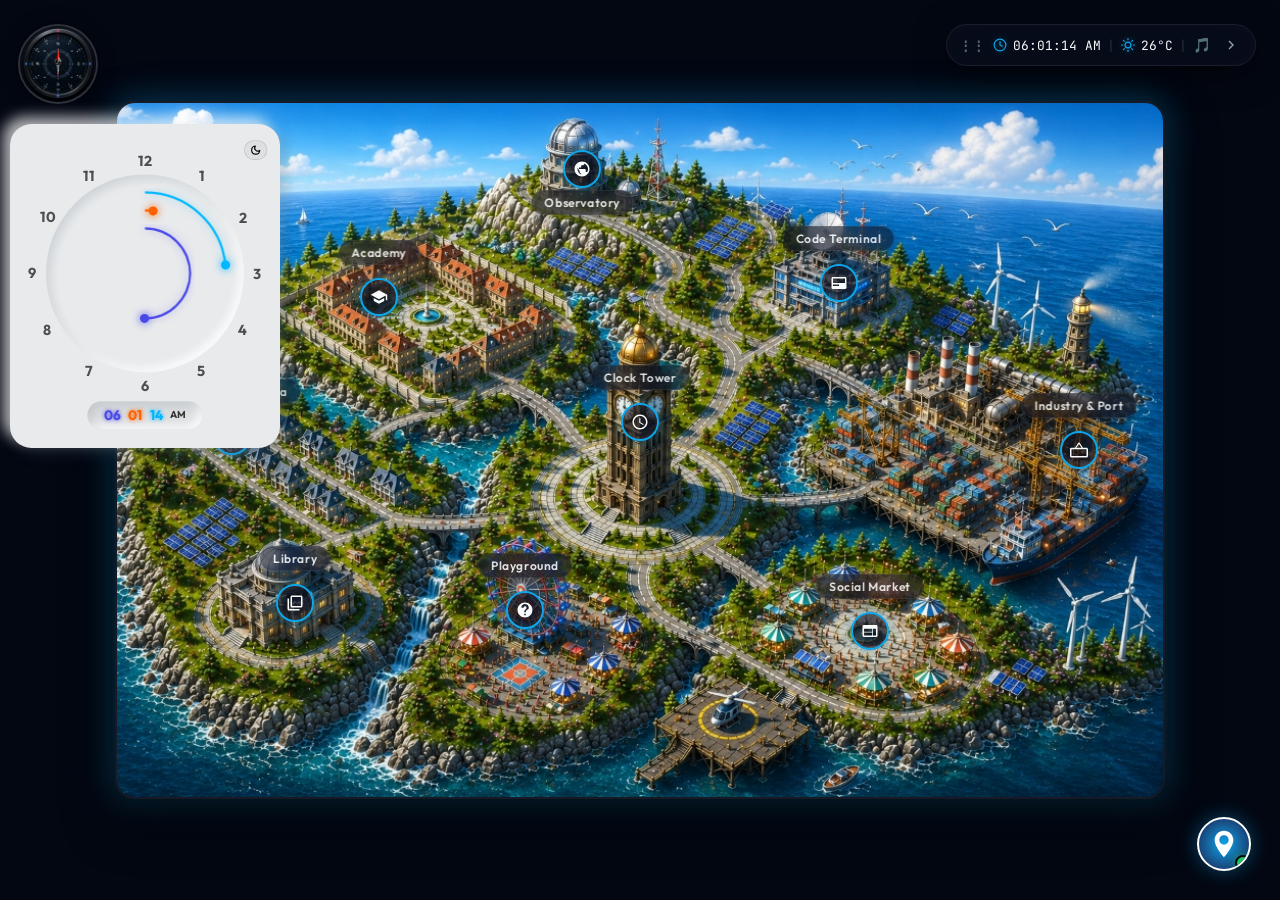
==== index.html @ 3d17cb1c "Initial commit: Aethelgard interactive island portfolio with Scanimation Studio demo" ====
<!DOCTYPE html>
<html lang="en">
<head>
  <meta charset="UTF-8">
  <meta name="viewport" content="width=device-width, initial-scale=1.0">
  <title>Aethelgard - Interactive Island Portfolio</title>
  <meta name="description" content="Explore Aethelgard, an interactive, glassmorphic island map representing the developer's projects, experience, skills, and portfolio.">
  <link rel="stylesheet" href="styles.css?v=2.2.0">
</head>
<body class="theme-day">

  <!-- Loading Screen -->
  <div id="loader">
    <div class="loader-spinner"></div>
    <div class="loader-text">Loading Island...</div>
  </div>

  <div class="map-container">
    <!-- Aspect-Ratio Bound Map Wrapper -->
    <div class="map-wrapper" id="mapWrapper">
      <!-- Background images representing times of day -->
      <img src="images/map_day.jpg" alt="Aethelgard Day" class="map-bg active" id="bg-day">
      <img src="images/map_sunset.jpg" alt="Aethelgard Sunset" class="map-bg" id="bg-sunset">
      <img src="images/map_night.jpg" alt="Aethelgard Night" class="map-bg" id="bg-night">
      <img src="images/map_sunrise.jpg" alt="Aethelgard Sunrise" class="map-bg" id="bg-sunrise">

      <!-- Hotspots overlay -->
      <div class="hotspots-layer">
        
        <!-- Observatory -->
        <div class="hotspot" style="left: 44.5%; top: 9.5%;" data-location="Observatory" onclick="navigateTo('observatory.html', this, event)">
          <div class="hotspot-pin">
            <svg viewBox="0 0 24 24">
              <path d="M12 2C6.48 2 2 6.48 2 12s4.48 10 10 10 10-4.48 10-10S17.52 2 12 2zm1 17.93c-3.95-.49-7-3.85-7-7.93 0-.62.08-1.21.21-1.79L9 15v1c0 1.1.9 2 2 2v1.93zm6.9-2.54c-.26-.81-1-1.39-1.9-1.39h-1v-3c0-.55-.45-1-1-1H8v-2h2c.55 0 1-.45 1-1V7h2c1.1 0 2-.9 2-2v-.41c2.93 1.19 5 4.06 5 7.41 0 2.08-.8 3.97-2.1 5.39z"/>
            </svg>
            <div class="hotspot-pulse"></div>
          </div>
          <div class="hotspot-label-tag observatory-label">Observatory</div>
          <div class="hotspot-card glass-panel card-below">
            <div class="card-category">Projects & Works</div>
            <div class="card-title">Stellar Observatory</div>
            <div class="card-desc">Peer into the telescope to observe my featured technical builds, applications, and source code.</div>
            <a href="observatory.html" class="card-btn">Peer Inside</a>
          </div>
        </div>

        <!-- Academy -->
        <div class="hotspot" style="left: 25%; top: 28%;" data-location="Academy" onclick="navigateTo('academy.html', this, event)">
          <div class="hotspot-pin">
            <svg viewBox="0 0 24 24">
              <path d="M5 13.18v4L12 21l7-3.82v-4L12 17l-7-3.82zM12 3L1 9l11 6 9-4.91v6.27h2V9L12 3z"/>
            </svg>
            <div class="hotspot-pulse"></div>
          </div>
          <div class="hotspot-label-tag">Academy</div>
          <div class="hotspot-card glass-panel card-below">
            <div class="card-category">Credentials</div>
            <div class="card-title">Grand Academy</div>
            <div class="card-desc">Review my educational history, certifications, academic pursuits, and formal knowledge.</div>
            <a href="academy.html" class="card-btn">Enter Academy</a>
          </div>
        </div>

        <!-- Clock Tower -->
        <div class="hotspot" style="left: 50%; top: 46%;" data-location="Clock Tower" onclick="navigateTo('clock_tower.html', this, event)">
          <div class="hotspot-pin">
            <svg viewBox="0 0 24 24">
              <path d="M11.99 2C6.47 2 2 6.48 2 12s4.47 10 9.99 10C17.52 22 22 17.52 22 12S17.52 2 11.99 2zM12 20c-4.42 0-8-3.58-8-8s3.58-8 8-8 8 3.58 8 8-3.58 8-8 8zm.5-13H11v6l5.25 3.15.75-1.23-4.5-2.67z"/>
            </svg>
            <div class="hotspot-pulse"></div>
          </div>
          <div class="hotspot-label-tag">Clock Tower</div>
          <div class="hotspot-card glass-panel">
            <div class="card-category">Timeline</div>
            <div class="card-title">Chronos Clock Tower</div>
            <div class="card-desc">Travel through the years to inspect my professional timeline, achievements, and work experience.</div>
            <a href="clock_tower.html" class="card-btn">Inspect Timeline</a>
          </div>
        </div>

        <!-- Code Terminal -->
        <div class="hotspot" style="left: 69%; top: 26%;" data-location="Code Terminal" onclick="navigateTo('code_terminal.html', this, event)">
          <div class="hotspot-pin">
            <svg viewBox="0 0 24 24">
              <path d="M20 4H4c-1.1 0-1.99.9-1.99 2L2 18c0 1.1.9 2 2 2h16c1.1 0 2-.9 2-2V6c0-1.1-.9-2-2-2zm-8 12H4v-2h8v2zm8-4H4V6h16v6z"/>
            </svg>
            <div class="hotspot-pulse"></div>
          </div>
          <div class="hotspot-label-tag">Code Terminal</div>
          <div class="hotspot-card glass-panel card-below">
            <div class="card-category">Tech Stack</div>
            <div class="card-title">Core Terminal</div>
            <div class="card-desc">Access the terminal interface to analyze my programming languages, tools, and dev workflow.</div>
            <a href="code_terminal.html" class="card-btn">Initialize Terminal</a>
          </div>
        </div>

        <!-- Home -->
        <div class="hotspot" style="left: 11%; top: 48%;" data-location="Home" onclick="navigateTo('home.html', this, event)">
          <div class="hotspot-pin">
            <svg viewBox="0 0 24 24">
              <path d="M10 20v-6h4v6h5v-8h3L12 3 2 12h3v8z"/>
            </svg>
            <div class="hotspot-pulse"></div>
          </div>
          <div class="hotspot-label-tag">Diptarka Samanta</div>
          <div class="hotspot-card glass-panel card-right">
            <div class="card-category">About Me</div>
            <div class="card-title">Diptarka Samanta</div>
            <div class="card-desc">The personal quarters of Diptarka Samanta. Learn about my philosophy, goals, core values, and downloadable resume.</div>
            <a href="home.html" class="card-btn">Visit Manor</a>
          </div>
        </div>

        <!-- Library -->
        <div class="hotspot" style="left: 17%; top: 72%;" data-location="Library" onclick="navigateTo('library.html', this, event)">
          <div class="hotspot-pin">
            <svg viewBox="0 0 24 24">
              <path d="M4 6H2v14c0 1.1.9 2 2 2h14v-2H4V6zm16-4H8c-1.1 0-2 .9-2 2v12c0 1.1.9 2 2 2h12c1.1 0 2-.9 2-2V4c0-1.1-.9-2-2-2zm0 14H8V4h12v12z"/>
            </svg>
            <div class="hotspot-pulse"></div>
          </div>
          <div class="hotspot-label-tag">Library</div>
          <div class="hotspot-card glass-panel">
            <div class="card-category">Publications</div>
            <div class="card-title">Grand Library</div>
            <div class="card-desc">Read my technical publications, blog posts, books read, and academic notes.</div>
            <a href="library.html" class="card-btn">Browse Books</a>
          </div>
        </div>

        <!-- Playground -->
        <div class="hotspot" style="left: 39%; top: 73%;" data-location="Playground" onclick="navigateTo('playground.html', this, event)">
          <div class="hotspot-pin">
            <svg viewBox="0 0 24 24">
              <path d="M12 2C6.48 2 2 6.48 2 12s4.48 10 10 10 10-4.48 10-10S17.52 2 12 2zm1 17h-2v-2h2v2zm2.07-7.75l-.9.92C13.45 12.9 13 13.5 13 15h-2v-.5c0-1.1.45-2.1 1.17-2.83l1.24-1.26c.37-.36.59-.86.59-1.41 0-1.1-.9-2-2-2s-2 .9-2 2H7c0-2.76 2.24-5 5-5s5 2.24 5 5c0 1.04-.42 1.99-1.07 2.75z"/>
            </svg>
            <div class="hotspot-pulse"></div>
          </div>
          <div class="hotspot-label-tag">Playground</div>
          <div class="hotspot-card glass-panel">
            <div class="card-category">Sandbox</div>
            <div class="card-title">Luna Park</div>
            <div class="card-desc">A sandbox for interactive visual experiments, small canvas games, and creative code sketches.</div>
            <a href="playground.html" class="card-btn">Start Playing</a>
          </div>
        </div>

        <!-- Social Market -->
        <div class="hotspot" style="left: 72%; top: 76%;" data-location="Social Market" onclick="navigateTo('social_market.html', this, event)">
          <div class="hotspot-pin">
            <svg viewBox="0 0 24 24">
              <path d="M20 4H4c-1.1 0-1.99.9-1.99 2L2 18c0 1.1.9 2 2 2h16c1.1 0 2-.9 2-2V6c0-1.1-.9-2-2-2zm-5 14H4v-4h11v4zm0-5H4V9h11v4zm5 5h-4V9h4v9z"/>
            </svg>
            <div class="hotspot-pulse"></div>
          </div>
          <div class="hotspot-label-tag">Social Market</div>
          <div class="hotspot-card glass-panel">
            <div class="card-category">Connect</div>
            <div class="card-title">Port Market</div>
            <div class="card-desc">Find me on social media, view my network links, and drop a message in the contact booth.</div>
            <a href="social_market.html" class="card-btn">Browse Stalls</a>
          </div>
        </div>

        <!-- Industry & Port -->
        <div class="hotspot" style="left: 92%; top: 50%;" data-location="Industry & Port" onclick="navigateTo('industry_port.html', this, event)">
          <div class="hotspot-pin">
            <svg viewBox="0 0 24 24">
              <path d="M22 9h-4.79l-4.38-6.56C12.63 2.15 12.33 2 12 2s-.63.15-.83.44L6.79 9H2c-1.1 0-2 .9-2 2v9c0 1.1.9 2 2 2h20c1.1 0 2-.9 2-2v-9c0-1.1-.9-2-2-2zm-10-5.12L15.42 9H8.58L12 3.88zM2 20v-9h20v9H2z"/>
            </svg>
            <div class="hotspot-pulse"></div>
          </div>
          <div class="hotspot-label-tag">Industry & Port</div>
          <div class="hotspot-card glass-panel card-left">
            <div class="card-category">Services</div>
            <div class="card-title">Iron Wharf</div>
            <div class="card-desc">Review consultancy details, freelancing options, rate cards, and technical solutions packages.</div>
            <a href="industry_port.html" class="card-btn">Inspect Cargo</a>
          </div>
        </div>

      </div>
    </div>
    <!-- Interactive Weather Particles Canvas -->
    <canvas id="weatherCanvas" style="position: absolute; inset: 0; pointer-events: none; z-index: 50;"></canvas>
  </div>

  <!-- Ambient UI overlay (HTML layers floating over map) -->
  <div class="ui-overlay">
    
    <!-- Compass Rose -->
    <div class="compass-box" title="Compass Rose">
      <img src="images/compasswithoutneedle.png" alt="Compass" style="width: 100%; height: 100%; object-fit: contain; filter: drop-shadow(0 2px 8px rgba(0, 0, 0, 0.4)); position: absolute; top: 0; left: 0;">
      <div class="compass-pointer" id="compassPointer"></div>
    </div>

    <!-- Neumorphic Analog Clock -->
    <div class="mini-clock-box-wrapper" id="miniClockWrapper">
      <section class="mini-clock-section">
        <!-- Action buttons row -->
        <div class="clock-action-row" style="display: flex; justify-content: flex-end; align-items: center; width: 100%; margin-bottom: 6px; padding-right: 4px;">
          <button class="clock-action-btn theme-toggle" onclick="toggleClockTheme(event)" title="Toggle Day/Night Theme">
            <svg class="sun-icon" viewBox="0 0 24 24" style="width: 12px; height: 12px; fill: none; stroke: currentColor; stroke-width: 2.5; stroke-linecap: round; stroke-linejoin: round;"><circle cx="12" cy="12" r="5"></circle><line x1="12" y1="1" x2="12" y2="3"></line><line x1="12" y1="21" x2="12" y2="23"></line><line x1="4.22" y1="4.22" x2="5.64" y2="5.64"></line><line x1="18.36" y1="18.36" x2="19.78" y2="19.78"></line><line x1="1" y1="12" x2="3" y2="12"></line><line x1="21" y1="12" x2="23" y2="12"></line><line x1="4.22" y1="19.78" x2="5.64" y2="18.36"></line><line x1="18.36" y1="5.64" x2="19.78" y2="4.22"></line></svg>
            <svg class="moon-icon" viewBox="0 0 24 24" style="width: 12px; height: 12px; fill: none; stroke: currentColor; stroke-width: 2.5; stroke-linecap: round; stroke-linejoin: round;"><path d="M21 12.79A9 9 0 1 1 11.21 3 7 7 0 0 0 21 12.79z"></path></svg>
          </button>
        </div>

        <div id="time">
            <div class="circle circle_s" style="width: 190px; height: 190px;">
                <div class="dots sec_dot"></div>
                <svg width="190" height="190">
                    <circle cx="95" cy="95" r="90" id="analog-ss" fill="none" stroke-width="2.5"></circle>
                </svg>
            </div>
            <div class="circle circle_m" style="width: 150px; height: 150px;">
                <div class="dots min_dot"></div>
                <svg width="150" height="150">
                    <circle cx="75" cy="75" r="70" id="analog-mm" fill="none" stroke-width="2.5"></circle>
                </svg>
            </div>
            <div class="circle circle_h" style="width: 110px; height: 110px;">
                <div class="dots hr_dot"></div>
                <svg width="110" height="110">
                    <circle cx="55" cy="55" r="50" id="analog-hh" fill="none" stroke-width="2.5"></circle>
                </svg>
            </div>

            <div class="mini-clk">
                <span style="--i:1"><b>1</b></span>
                <span style="--i:2"><b>2</b></span>
                <span style="--i:3"><b>3</b></span>
                <span style="--i:4"><b>4</b></span>
                <span style="--i:5"><b>5</b></span>
                <span style="--i:6"><b>6</b></span>
                <span style="--i:7"><b>7</b></span>
                <span style="--i:8"><b>8</b></span>
                <span style="--i:9"><b>9</b></span>
                <span style="--i:10"><b>10</b></span>
                <span style="--i:11"><b>11</b></span>
                <span style="--i:12"><b>12</b></span>
            </div>
        </div>

        <div class="timeBx">
            <div id="analog-hours">00</div>
            <div id="analog-minutes">00</div>
            <div id="analog-seconds">00</div>
            <div class="ap">
                <div id="analog-ampm">AM</div>
            </div>
        </div>
      </section>
    </div>

    <!-- Right top toolbox -->
    <div class="toolbox glass-panel collapsed" id="mainToolbox">
      <!-- Minimized Horizontal Info-Bar -->
      <div class="toolbox-minimized-content" id="toolboxMinimizedContent">
        <div class="drag-dots">⋮⋮</div>
        <div class="minimized-time">
          <svg class="icon-clock" viewBox="0 0 24 24" style="width:14px;height:14px;fill:none;stroke:currentColor;stroke-width:2;stroke-linecap:round;stroke-linejoin:round;"><circle cx="12" cy="12" r="10"></circle><polyline points="12 6 12 12 16 14"></polyline></svg>
          <span id="minimizedClock">00:00:00 AM</span>
        </div>
        <div class="minimized-divider">|</div>
        <div class="minimized-weather">
          <svg class="icon-weather" id="minimizedWeatherIcon" viewBox="0 0 24 24" style="width:14px;height:14px;fill:none;stroke:currentColor;stroke-width:2;stroke-linecap:round;stroke-linejoin:round;"><path d="M12 2v2M12 20v2M4.93 4.93l1.41 1.41M17.66 17.66l1.41 1.41M2 12h2M20 12h2M6.34 17.66l-1.41 1.41M19.07 4.93l-1.41 1.41"></path><circle cx="12" cy="12" r="4"></circle></svg>
          <span id="minimizedTemp">24°C</span>
        </div>
        <div class="minimized-divider">|</div>
        <div style="display: flex; align-items: center; gap: 4px; font-size: 0.8rem;">
          <span>🎵</span>
          <span id="musicMiniPlayState" style="color: var(--text-secondary); font-family: var(--font-mono); font-weight: bold;">⏸</span>
        </div>
        <button class="toolbox-toggle-btn" id="expandBtn" onclick="toggleToolboxCollapse(event)" aria-label="Expand Toolbox">
          <svg viewBox="0 0 24 24" style="width:16px;height:16px;fill:none;stroke:currentColor;stroke-width:2;"><polyline points="15 18 9 12 15 6"></polyline></svg>
        </button>
      </div>

      <!-- Expanded Detailed Dashboard -->
      <div class="toolbox-expanded-content" id="toolboxExpandedContent">
        <!-- Header Row -->
        <div class="toolbox-header-row" id="toolboxDragHandle">
          <div class="header-left">
            <span class="drag-dots-icon">⋮⋮</span>
            <span class="header-title">CITY TOOLBOX</span>
          </div>
          <div class="header-right" onclick="event.stopPropagation()">
            <!-- Sound toggle button -->
            <button class="header-btn" id="soundToggle" onclick="toggleAmbientSound(event)" title="Toggle Sound">
              <svg id="soundIcon" viewBox="0 0 24 24" style="width:14px;height:14px;fill:currentColor;"><path d="M3.63 3.63L2.05 5.2l4.5 4.5H3v5h3.33L11 19.33V14.2l5.73 5.73c-.7.5-1.5.87-2.38 1.07v2.06c1.43-.3 2.73-.97 3.82-1.89l2.25 2.25 1.58-1.58L3.63 3.63zM9 14.17L6.83 12H5v1h4v1.17zM19 12c0-1.77-1.02-3.29-2.5-4.03v2.21l2.45 2.45c.03-.21.05-.42.05-.63zm1.96-3.87l-1.48 1.48c.33.73.52 1.54.52 2.39 0 2.25-1.28 4.2-3.17 5.16l1.49 1.49C20.52 16.92 22 14.64 22 12c0-1.45-.42-2.8-1.04-3.87zM11 4.67L8.83 6.84l1.58 1.58 1.58-1.58V4.67z"/></svg>
            </button>
            <!-- Auto/Manual toggle button -->
            <button class="header-btn mode-btn active" id="btn-mode-auto" onclick="toggleControlMode(event)" title="Toggle Control Mode">
              <svg class="icon-sparkles" viewBox="0 0 24 24" style="width:12px;height:12px;fill:none;stroke:currentColor;stroke-width:2;stroke-linecap:round;stroke-linejoin:round;"><path d="M12 2v2M12 20v2M4.93 4.93l1.41 1.41M17.66 17.66l1.41 1.41M2 12h2M20 12h2M6.34 17.66l-1.41 1.41M19.07 4.93l-1.41 1.41"></path></svg>
              <span id="controlModeText">Auto</span>
            </button>
            <!-- Collapse button -->
            <button class="header-btn" id="collapseBtn" onclick="toggleToolboxCollapse(event)" title="Collapse Toolbox">
              <svg viewBox="0 0 24 24" style="width:16px;height:16px;fill:none;stroke:currentColor;stroke-width:2;"><polyline points="9 18 15 12 9 6"></polyline></svg>
            </button>
          </div>
        </div>

        <!-- Row 1: Clock, Time and Date -->
        <div class="toolbox-row-clock">
          <div class="row-clock-left">
            <svg class="icon-clock" viewBox="0 0 24 24" style="width:14px;height:14px;fill:none;stroke:currentColor;stroke-width:2;stroke-linecap:round;stroke-linejoin:round;"><circle cx="12" cy="12" r="10"></circle><polyline points="12 6 12 12 16 14"></polyline></svg>
            <span class="clock-display" id="clock">00:00:00 AM</span>
          </div>
          <div class="row-clock-right" id="calendarDate">
            Loading Date...
          </div>
        </div>

        <!-- Row 2: Dropdown Selectors -->
        <div class="toolbox-row-selectors">
          <!-- Calendar selector -->
          <button class="selector-btn" id="selectorCalendar" onclick="toggleDropdown('calendar')">
            <div class="selector-btn-left">
              <svg class="icon-calendar" viewBox="0 0 24 24" style="width:14px;height:14px;fill:none;stroke:currentColor;stroke-width:2;stroke-linecap:round;stroke-linejoin:round;"><rect x="3" y="4" width="18" height="18" rx="2" ry="2"></rect><line x1="16" y1="2" x2="16" y2="6"></line><line x1="8" y1="2" x2="8" y2="6"></line><line x1="3" y1="10" x2="21" y2="10"></line></svg>
              <span>Calendar</span>
            </div>
            <svg class="chevron-icon" id="chevronCalendar" viewBox="0 0 24 24" style="width:14px;height:14px;fill:none;stroke:currentColor;stroke-width:2;"><polyline points="6 9 12 15 18 9"></polyline></svg>
          </button>
          <!-- Weather selector -->
          <button class="selector-btn" id="selectorWeather" onclick="toggleDropdown('weather')">
            <div class="selector-btn-left">
              <svg class="icon-weather-main" id="currentWeatherIcon" viewBox="0 0 24 24" style="width:14px;height:14px;fill:none;stroke:currentColor;stroke-width:2;stroke-linecap:round;stroke-linejoin:round;"><path d="M12 2v2M12 20v2M4.93 4.93l1.41 1.41M17.66 17.66l1.41 1.41M2 12h2M20 12h2M6.34 17.66l-1.41 1.41M19.07 4.93l-1.41 1.41"></path><circle cx="12" cy="12" r="4"></circle></svg>
              <span id="currentWeatherText">24°C</span>
            </div>
            <svg class="chevron-icon" id="chevronWeather" viewBox="0 0 24 24" style="width:14px;height:14px;fill:none;stroke:currentColor;stroke-width:2;"><polyline points="6 9 12 15 18 9"></polyline></svg>
          </button>
        </div>

        <!-- Soundtrack selector -->
        <div class="toolbox-row-music-selector" style="margin-top: 10px;">
          <button class="selector-btn selector-btn-full" id="selectorMusic" onclick="toggleDropdown('music')" style="width: 100%; display: flex; justify-content: space-between;">
            <div class="selector-btn-left">
              <svg class="icon-music" viewBox="0 0 24 24" style="width:14px;height:14px;fill:none;stroke:currentColor;stroke-width:2;stroke-linecap:round;stroke-linejoin:round;color:var(--accent-color);"><path d="M9 18V5l12-2v13"></path><circle cx="6" cy="18" r="3"></circle><circle cx="18" cy="16" r="3"></circle></svg>
              <span id="musicStatusText">Soundtrack: Heat Waves</span>
            </div>
            <div style="display: flex; align-items: center; gap: 8px;">
              <span id="musicMiniPlayState" class="mini-play-state" style="font-size: 0.65rem; color: var(--text-secondary);">⏸</span>
              <svg class="chevron-icon" id="chevronMusic" viewBox="0 0 24 24" style="width:14px;height:14px;fill:none;stroke:currentColor;stroke-width:2;"><polyline points="6 9 12 15 18 9"></polyline></svg>
            </div>
          </button>
        </div>

        <!-- Content Panel (Collapsible dropdown panels) -->
        <div class="toolbox-dropdown-panel" id="dropdownPanel" style="display: none;">
          <!-- Calendar Dropdown -->
          <div class="dropdown-content-item" id="contentCalendar" style="display: none;">
            <div class="calendar-header">
              <span class="calendar-month-year" id="calendarMonthYear">July 2026</span>
              <span class="calendar-today-label" onclick="goToToday()">Today</span>
            </div>
            <div class="calendar-weekdays">
              <span>S</span><span>M</span><span>T</span><span>W</span><span>T</span><span>F</span><span>S</span>
            </div>
            <div class="calendar-grid" id="calendarGrid">
              <!-- Populated dynamically via JS -->
            </div>
          </div>

          <!-- Weather Dropdown -->
          <div class="dropdown-content-item" id="contentWeather" style="display: none;">
            <div class="weather-header">
              <div class="weather-location">
                <svg class="icon-pin" viewBox="0 0 24 24" style="width:12px;height:12px;fill:none;stroke:currentColor;stroke-width:2;stroke-linecap:round;stroke-linejoin:round;"><path d="M21 10c0 7-9 13-9 13s-9-6-9-13a9 9 0 0 1 18 0z"></path><circle cx="12" cy="10" r="3"></circle></svg>
                <span id="weatherLocationName">Local Area</span>
              </div>
              <button class="gps-btn" id="gpsBtn" onclick="syncGPS(event)">
                <svg class="icon-sync" id="gpsIcon" viewBox="0 0 24 24" style="width:10px;height:10px;fill:none;stroke:currentColor;stroke-width:2;stroke-linecap:round;stroke-linejoin:round;"><path d="M21.5 2v6h-6M21.34 15.57a10 10 0 1 1-.57-8.38l5.67-5.67"></path></svg>
                <span>GPS</span>
              </button>
            </div>
            <div class="weather-subheader">WEATHER ATMOSPHERE</div>
            <div class="weather-grid">
              <button class="weather-btn active" id="weather-clear" onclick="setWeather('clear')">Clear</button>
              <button class="weather-btn" id="weather-rain" onclick="setWeather('rain')">Rain</button>
              <button class="weather-btn" id="weather-snow" onclick="setWeather('snow')">Snow</button>
              <button class="weather-btn" id="weather-thunderstorm" onclick="setWeather('thunderstorm')">Thunderstorm</button>
              <button class="weather-btn" id="weather-fog" onclick="setWeather('fog')">Fog</button>
              <button class="weather-btn" id="weather-cloudy" onclick="setWeather('cloudy')">Cloudy</button>
            </div>
          </div>

          <!-- Music Dropdown -->
          <div class="dropdown-content-item" id="contentMusic" style="display: none;">
            <div class="music-player-container">
              <!-- Song Details Cover Row -->
              <div class="music-cover-row">
                <div class="vinyl-container">
                  <div class="vinyl-record" id="vinylRecord">
                    <div class="vinyl-center"></div>
                  </div>
                </div>
                <div class="music-details">
                  <span class="music-title" id="musicTitle">Heat Waves</span>
                  <span class="music-artist" id="musicArtist">Glass Animals</span>
                  <div class="music-badge-row">
                    <span class="music-tag">Chiptune Synth</span>
                  </div>
                </div>
              </div>

              <!-- Animated Visualizer & Scrolling Lyrics -->
              <div class="music-visual-row">
                <div class="lyrics-container">
                  <div class="lyrics-text" id="lyricsText">"Sometimes all I think about is you..."</div>
                </div>
                <div class="audio-visualizer" id="visualizer">
                  <div class="bar"></div>
                  <div class="bar"></div>
                  <div class="bar"></div>
                  <div class="bar"></div>
                  <div class="bar"></div>
                  <div class="bar"></div>
                  <div class="bar"></div>
                  <div class="bar"></div>
                  <div class="bar"></div>
                  <div class="bar"></div>
                  <div class="bar"></div>
                  <div class="bar"></div>
                </div>
              </div>

              <!-- Playback Controls -->
              <div class="music-controls" style="display: flex; align-items: center; justify-content: center; gap: 10px; margin-bottom: 12px;">
                <!-- Save Button -->
                <button class="music-btn save-song-btn-circle" id="saveSongBtn" onclick="toggleSaveCurrentSong(event)" title="Save to Favorites" style="background: rgba(255,255,255,0.02); border: 1px solid rgba(255,255,255,0.04); color: var(--text-secondary); width: 32px; height: 32px; border-radius: 50%; display: flex; align-items: center; justify-content: center; cursor: pointer; transition: all 0.2s;">
                  <svg class="heart-icon" id="heartIcon" viewBox="0 0 24 24" style="width:14px;height:14px;fill:none;stroke:currentColor;stroke-width:2.5;transition: all 0.2s; pointer-events: none;">
                    <path d="M20.84 4.61a5.5 5.5 0 0 0-7.78 0L12 5.67l-1.06-1.06a5.5 5.5 0 0 0-7.78 7.78l1.06 1.06L12 21.23l7.78-7.78 1.06-1.06a5.5 5.5 0 0 0 0-7.78z"></path>
                  </svg>
                </button>

                <!-- Prev Button -->
                <button class="music-btn control-prev" onclick="playPrevSong()" title="Previous Song" style="background: rgba(255,255,255,0.02); border: 1px solid rgba(255,255,255,0.04); color: var(--text-secondary); width: 32px; height: 32px; border-radius: 50%; display: flex; align-items: center; justify-content: center; cursor: pointer; transition: all 0.2s;">
                  <svg viewBox="0 0 24 24" style="width:14px;height:14px;fill:currentColor;"><path d="M6 6h2v12H6zm3.5 6l8.5 6V6z"/></svg>
                </button>
                
                <!-- Play / Pause Button -->
                <button class="music-btn control-play" id="musicPlayBtn" onclick="toggleMusicPlayback()" title="Play / Pause" style="background: var(--accent-color); border: none; color: #030712; width: 40px; height: 40px; border-radius: 50%; display: flex; align-items: center; justify-content: center; cursor: pointer; transition: all 0.2s; box-shadow: 0 0 10px var(--accent-glow);">
                  <svg id="musicPlayIcon" viewBox="0 0 24 24" style="width:18px;height:18px;fill:currentColor;margin-left: 2px;"><path d="M8 5v14l11-7z"/></svg>
                </button>

                <!-- Next Button -->
                <button class="music-btn control-next" onclick="playNextSong()" title="Next Song" style="background: rgba(255,255,255,0.02); border: 1px solid rgba(255,255,255,0.04); color: var(--text-secondary); width: 32px; height: 32px; border-radius: 50%; display: flex; align-items: center; justify-content: center; cursor: pointer; transition: all 0.2s;">
                  <svg viewBox="0 0 24 24" style="width:14px;height:14px;fill:currentColor;"><path d="M6 18l8.5-6L6 6zm9-12h2v12h-2z"/></svg>
                </button>

                <!-- Download WAV/MP3 Button -->
                <button class="music-btn control-download" onclick="downloadCurrentSong()" title="Download MP3" style="background: rgba(255,255,255,0.02); border: 1px solid rgba(255,255,255,0.04); color: var(--text-secondary); width: 32px; height: 32px; border-radius: 50%; display: flex; align-items: center; justify-content: center; cursor: pointer; transition: all 0.2s;">
                  <svg viewBox="0 0 24 24" style="width:14px;height:14px;fill:none;stroke:currentColor;stroke-width:2.5;stroke-linecap:round;stroke-linejoin:round;"><path d="M21 15v4a2 2 0 0 1-2 2H5a2 2 0 0 1-2-2v-4"></path><polyline points="7 10 12 15 17 10"></polyline><line x1="12" y1="15" x2="12" y2="3"></line></svg>
                </button>
              </div>

              <!-- Quick List of Playlist Songs -->
              <div class="playlist-container">
                <div class="playlist-header">SOUNDTRACK PLAYLIST</div>
                <div class="playlist-list" id="playlistList">
                  <!-- Generated by JS -->
                </div>
              </div>
            </div>
          </div>
        </div>

        <!-- Bottom Row: Time of Day Indicator and Picker -->
        <div class="toolbox-row-bottom">
          <div class="bottom-left" id="currentTimeOfDayDisplay">
            <svg class="icon-timeofday" id="bottomTimeIcon" viewBox="0 0 24 24" style="width:14px;height:14px;fill:none;stroke:currentColor;stroke-width:2;stroke-linecap:round;stroke-linejoin:round;"><path d="M21 12.79A9 9 0 1 1 11.21 3 7 7 0 0 0 21 12.79z"></path></svg>
            <span id="bottomTimeText">Night</span>
          </div>
          <div class="bottom-right-pill">
            <button class="time-btn" id="btn-sunrise" onclick="selectTimeManual('sunrise')">Dawn</button>
            <button class="time-btn" id="btn-day" onclick="selectTimeManual('day')">Day</button>
            <button class="time-btn" id="btn-sunset" onclick="selectTimeManual('sunset')">Dusk</button>
            <button class="time-btn" id="btn-night" onclick="selectTimeManual('night')">Night</button>
          </div>
        </div>
      </div>
    </div>

    <!-- Floating Chatbot Widget -->
    <div class="mayor-widget">
      <!-- Chat Dialog Box -->
      <div class="mayor-dialog glass-panel" id="mayorDialog">
        <div class="dialog-header">
          <div class="dialog-profile">
            <div class="dialog-avatar">
              <svg viewBox="0 0 24 24"><path d="M12 12c2.21 0 4-1.79 4-4s-1.79-4-4-4-4 1.79-4 4 1.79 4 4 4zm0 2c-2.67 0-8 1.34-8 4v2h16v-2c0-2.66-5.33-4-8-4z"/></svg>
            </div>
            <div class="dialog-title">
              <span class="dialog-name">Diptarka Samanta</span>
              <span class="dialog-status">Online</span>
            </div>
          </div>
          <button class="dialog-close" onclick="toggleChat(false)">
            <svg viewBox="0 0 24 24"><path d="M19 6.41L17.59 5 12 10.59 6.41 5 5 6.41 10.59 12 5 17.59 6.41 19 12 13.41 17.59 19 19 17.59 13.41 12z"/></svg>
          </button>
        </div>
        
        <div class="dialog-body" id="chatBody">
          <!-- Populated by JS -->
        </div>

        <div class="dialog-footer">
          <input type="text" class="chat-input" id="chatInput" placeholder="Ask Diptarka..." onkeypress="handleChatEnter(event)">
          <button class="chat-send-btn" onclick="sendUserMessage()">
            <svg viewBox="0 0 24 24"><path d="M2.01 21L23 12 2.01 3 2 10l15 2-15 2z"/></svg>
          </button>
        </div>
      </div>

      <!-- Mayor Floating Button -->
      <div class="mayor-btn" onclick="toggleChat()">
        <div class="mayor-avatar-container">
          <!-- Mayor Hat/Profile representation -->
          <svg viewBox="0 0 24 24">
            <path d="M12 2C8.14 2 5 5.14 5 9c0 5.25 7 13 7 13s7-7.75 7-13c0-3.86-3.14-7-7-7zm0 10.5c-1.93 0-3.5-1.57-3.5-3.5s1.57-3.5 3.5-3.5 3.5 1.57 3.5 3.5-1.57 3.5-3.5 3.5z"/>
          </svg>
          <div class="mayor-badge"></div>
        </div>
      </div>
    </div>

  </div>

  <script src="mayor.js"></script>
  <script src="app.js?v=2.2.0"></script>
  <script src="toolbox.js?v=2.2.0"></script>
</body>
</html>
---- styles.css ----
@import url('https://fonts.googleapis.com/css2?family=Outfit:wght@300;400;500;600;700&family=JetBrains+Mono:wght@400;500&display=swap');
@import 'toolbox.css';

:root {
  /* Default Theme (Day) */
  --accent-color: #0ea5e9;
  --accent-glow: rgba(14, 165, 233, 0.4);
  --bg-glow: rgba(14, 165, 233, 0.05);
  --glass-bg: rgba(10, 15, 30, 0.65);
  --glass-border: rgba(255, 255, 255, 0.08);
  --text-primary: #f8fafc;
  --text-secondary: #94a3b8;
  --font-sans: 'Outfit', sans-serif;
  --font-mono: 'JetBrains Mono', monospace;
  --transition-speed: 0.4s;
  --map-zoom: 1;
  --map-x: 0px;
  --map-y: 0px;
}

/* Theme variations */
.theme-day {
  --accent-color: #0ea5e9;
  --accent-glow: rgba(14, 165, 233, 0.4);
  --bg-glow: rgba(14, 165, 233, 0.05);
}

.theme-sunset {
  --accent-color: #f97316;
  --accent-glow: rgba(249, 115, 22, 0.4);
  --bg-glow: rgba(249, 115, 22, 0.05);
}

.theme-night {
  --accent-color: #a855f7;
  --accent-glow: rgba(168, 85, 247, 0.4);
  --bg-glow: rgba(168, 85, 247, 0.05);
}

.theme-sunrise {
  --accent-color: #ec4899;
  --accent-glow: rgba(236, 72, 153, 0.4);
  --bg-glow: rgba(236, 72, 153, 0.05);
}

/* Standalone Clock Themes (Independent of Body Theme) */
.clock-theme-light {
  --clock-bg: #e8eaec;
  --clock-text: #333333;
  --clock-box-shadow: 7px 7px 15px rgba(69, 86, 103, 0.25), -8px -8px 15px rgba(255, 255, 255, 0.7);
  --clock-inner-shadow: inset 5px 5px 10px rgba(69, 86, 103, 0.15), inset -5px -5px 10px rgba(255, 255, 255, 0.8);
  --circle-s: #02b7ff;
  --circle-m: #ff6100;
  --circle-h: #4949e7;
  --clock-border: none;
  --clock-btn-color: #000000;
  --clock-btn-bg: rgba(0, 0, 0, 0.04);
  --clock-btn-border: rgba(0, 0, 0, 0.12);
  --clock-btn-hover-bg: rgba(0, 0, 0, 0.08);
}

.clock-theme-dark {
  --clock-bg: #2f363e;
  --clock-text: #ffffff;
  --clock-box-shadow: 10px 10px 20px rgba(0, 0, 0, 0.35), -10px -10px 20px rgba(255, 255, 255, 0.04);
  --clock-inner-shadow: inset 5px 5px 10px rgba(0, 0, 0, 0.5), inset -5px -5px 10px rgba(255, 255, 255, 0.05);
  --circle-s: #eb0b56;
  --circle-m: #34b638;
  --circle-h: #fde721;
  --clock-border: 1px solid rgba(255, 255, 255, 0.05);
  --clock-btn-color: #ffffff;
  --clock-btn-bg: rgba(255, 255, 255, 0.04);
  --clock-btn-border: rgba(255, 255, 255, 0.12);
  --clock-btn-hover-bg: rgba(255, 255, 255, 0.1);
}

* {
  box-sizing: border-box;
  margin: 0;
  padding: 0;
  user-select: none;
}

body {
  font-family: var(--font-sans);
  background-color: #030712;
  color: var(--text-primary);
  overflow: hidden;
  width: 100vw;
  height: 100vh;
}

/* Glassmorphism utility */
.glass-panel {
  background: var(--glass-bg);
  backdrop-filter: blur(16px);
  -webkit-backdrop-filter: blur(16px);
  border: 1px solid var(--glass-border);
  border-radius: 16px;
  box-shadow: 0 8px 32px 0 rgba(0, 0, 0, 0.5),
    inset 0 0 20px rgba(255, 255, 255, 0.02);
  transition: border-color var(--transition-speed), box-shadow var(--transition-speed);
}

.glass-panel:hover {
  border-color: rgba(255, 255, 255, 0.15);
  box-shadow: 0 8px 32px 0 rgba(0, 0, 0, 0.6),
    0 0 15px var(--accent-glow);
}

/* Loading Overlay */
#loader {
  position: fixed;
  inset: 0;
  background: #030712;
  z-index: 9999;
  display: flex;
  flex-direction: column;
  justify-content: center;
  align-items: center;
  gap: 20px;
  transition: opacity 0.8s ease;
}

.loader-spinner {
  width: 60px;
  height: 60px;
  border: 4px solid rgba(255, 255, 255, 0.05);
  border-top-color: var(--accent-color);
  border-radius: 50%;
  animation: spin 1s infinite linear;
  box-shadow: 0 0 20px var(--accent-glow);
}

.loader-text {
  font-size: 1.1rem;
  letter-spacing: 0.2em;
  color: var(--text-secondary);
  text-transform: uppercase;
}

@keyframes spin {
  to {
    transform: rotate(360deg);
  }
}

/* Main Map container layout */
.map-container {
  position: relative;
  width: 100vw;
  height: 100vh;
  overflow: hidden;
  display: flex;
  justify-content: center;
  align-items: center;
  background-color: #030712;
}

/* Map wrapper scaling to contain the full map while maintaining 3:2 ratio */
.map-wrapper {
  position: relative;
  width: 82vw;
  height: 54.6vw;
  /* 3:2 aspect ratio */
  max-width: 123vh;
  /* 82vh * 1.5 to preserve aspect ratio under max-height */
  max-height: 82vh;
  transition: transform 1.2s cubic-bezier(0.25, 1, 0.5, 1);
  transform: translate(var(--map-x), var(--map-y)) scale(var(--map-zoom));
  transform-origin: center center;
  border-radius: 20px;
  overflow: hidden;
  box-shadow: 0 20px 50px rgba(0, 0, 0, 0.6),
    0 0 35px var(--accent-glow);
  border: 2px solid rgba(255, 255, 255, 0.08);
}


/* Layered map background images for transitions */
.map-bg {
  position: absolute;
  top: 0;
  left: 0;
  width: 100%;
  height: 100%;
  object-fit: cover;
  opacity: 0;
  transition: opacity 1.5s cubic-bezier(0.4, 0, 0.2, 1);
  pointer-events: none;
}

.map-bg.active {
  opacity: 1;
}

/* Hotspots container */
.hotspots-layer {
  position: absolute;
  top: 0;
  left: 0;
  width: 100%;
  height: 100%;
  z-index: 10;
}

/* Single hotspot design */
.hotspot {
  position: absolute;
  transform: translate(-50%, -50%);
  z-index: 15;
  cursor: pointer;
}

.hotspot:hover {
  z-index: 1000;
}

/* Marker pin */
.hotspot-pin {
  width: 38px;
  height: 38px;
  border-radius: 50%;
  background: var(--glass-bg);
  border: 2px solid var(--accent-color);
  display: flex;
  justify-content: center;
  align-items: center;
  box-shadow: 0 0 15px var(--accent-glow), inset 0 0 10px rgba(255, 255, 255, 0.1);
  position: relative;
  transition: transform 0.3s cubic-bezier(0.34, 1.56, 0.64, 1), background-color 0.3s, border-color 0.3s;
  z-index: 2;
}

.hotspot-pin svg {
  width: 18px;
  height: 18px;
  fill: var(--text-primary);
  transition: transform 0.3s, fill 0.3s;
}

.hotspot-pulse {
  position: absolute;
  top: -6px;
  left: -6px;
  right: -6px;
  bottom: -6px;
  border-radius: 50%;
  border: 2px solid var(--accent-color);
  opacity: 0;
  animation: pulse 2.5s infinite;
  pointer-events: none;
  z-index: 1;
}

@keyframes pulse {
  0% {
    transform: scale(0.85);
    opacity: 0.8;
  }

  100% {
    transform: scale(1.6);
    opacity: 0;
  }
}

/* Hotspot label hovering text */
.hotspot-label-tag {
  position: absolute;
  top: -38px;
  left: 50%;
  transform: translateX(-50%);
  background: var(--glass-bg);
  backdrop-filter: blur(8px);
  -webkit-backdrop-filter: blur(8px);
  border: 1px solid var(--glass-border);
  padding: 4px 12px;
  border-radius: 20px;
  white-space: nowrap;
  font-size: 0.75rem;
  font-weight: 600;
  letter-spacing: 0.05em;
  color: var(--text-primary);
  opacity: 0.85;
  box-shadow: 0 4px 12px rgba(0, 0, 0, 0.3);
  transition: opacity 0.3s, top 0.3s, transform 0.3s;
  pointer-events: none;
}

.observatory-label {
  top: 40px !important;
}

.hotspot:hover .observatory-label {
  top: 48px !important;
}

.hotspot:hover .hotspot-pin {
  transform: translate(0, -3px) scale(1.1);
  border-color: #ffffff;
  background-color: var(--accent-color);
  box-shadow: 0 0 25px rgba(255, 255, 255, 0.6);
}

.hotspot:hover .hotspot-pin svg {
  transform: scale(1.1);
  fill: #030712;
}

.hotspot:hover .hotspot-label-tag {
  opacity: 0;
  top: -45px;
}

/* Hover Preview Card */
.hotspot-card {
  position: absolute;
  bottom: 45px;
  left: 50%;
  transform: translateX(calc(-50% + var(--shift-x, 0px))) translateY(10px);
  width: 260px;
  padding: 16px;
  opacity: 0;
  pointer-events: none;
  z-index: 20;
  transition: opacity 0.3s, transform 0.3s cubic-bezier(0.34, 1.56, 0.64, 1);
  display: flex;
  flex-direction: column;
  gap: 10px;
}

.hotspot:hover .hotspot-card {
  opacity: 1;
  pointer-events: all;
  transform: translateX(calc(-50% + var(--shift-x, 0px))) translateY(0);
}

.hotspot-card::after {
  content: '';
  position: absolute;
  bottom: -6px;
  left: var(--arrow-left, 50%);
  transform: translateX(-50%) rotate(45deg);
  width: 12px;
  height: 12px;
  background: var(--glass-bg);
  border-right: 1px solid var(--glass-border);
  border-bottom: 1px solid var(--glass-border);
  transition: left 0.3s ease;
}

.hotspot-card.card-below {
  bottom: auto !important;
  top: 45px !important;
  transform: translateX(calc(-50% + var(--shift-x, 0px))) translateY(-10px);
}

.hotspot:hover .hotspot-card.card-below {
  transform: translateX(calc(-50% + var(--shift-x, 0px))) translateY(0);
}

.hotspot-card.card-below::after {
  bottom: auto !important;
  top: -6px !important;
  left: var(--arrow-left, 50%) !important;
  transform: translateX(-50%) rotate(45deg) !important;
  border-right: none !important;
  border-bottom: none !important;
  border-left: 1px solid var(--glass-border) !important;
  border-top: 1px solid var(--glass-border) !important;
  transition: left 0.3s ease;
}

/* Card on the left side of the pin */
.hotspot-card.card-left {
  bottom: auto !important;
  left: auto !important;
  right: 45px !important;
  top: 50% !important;
  transform: translateY(-50%) translateX(-10px) !important;
}

.hotspot:hover .hotspot-card.card-left {
  transform: translateY(-50%) translateX(0) !important;
}

.hotspot-card.card-left::after {
  bottom: auto !important;
  top: 50% !important;
  left: auto !important;
  right: -6px !important;
  transform: translateY(-50%) rotate(45deg) !important;
  border-right: 1px solid var(--glass-border) !important;
  border-top: 1px solid var(--glass-border) !important;
  border-left: none !important;
  border-bottom: none !important;
}

/* Card on the right side of the pin */
.hotspot-card.card-right {
  bottom: auto !important;
  left: 45px !important;
  right: auto !important;
  top: 50% !important;
  transform: translateY(-50%) translateX(10px) !important;
}

.hotspot:hover .hotspot-card.card-right {
  transform: translateY(-50%) translateX(0) !important;
}

.hotspot-card.card-right::after {
  bottom: auto !important;
  top: 50% !important;
  left: -6px !important;
  right: auto !important;
  transform: translateY(-50%) rotate(45deg) !important;
  border-left: 1px solid var(--glass-border) !important;
  border-bottom: 1px solid var(--glass-border) !important;
  border-right: none !important;
  border-top: none !important;
}

.card-category {
  font-size: 0.65rem;
  text-transform: uppercase;
  letter-spacing: 0.15em;
  color: var(--accent-color);
  font-weight: 700;
}

.card-title {
  font-size: 1.1rem;
  font-weight: 600;
  color: var(--text-primary);
  margin-top: 2px;
}

.card-desc {
  font-size: 0.8rem;
  color: var(--text-secondary);
  line-height: 1.4;
  margin-bottom: 6px;
}

.card-btn {
  background: rgba(255, 255, 255, 0.08);
  border: 1px solid rgba(255, 255, 255, 0.1);
  color: var(--text-primary);
  padding: 8px;
  border-radius: 8px;
  font-size: 0.75rem;
  font-weight: 600;
  text-align: center;
  cursor: pointer;
  transition: background 0.2s, border-color 0.2s, box-shadow 0.2s;
  text-decoration: none;
}

.card-btn:hover {
  background: var(--accent-color);
  color: #030712;
  border-color: transparent;
  box-shadow: 0 0 10px var(--accent-glow);
}

/* UI Overlay Elements */
.ui-overlay {
  position: absolute;
  inset: 0;
  pointer-events: none;
  z-index: 100;
}

.ui-overlay>* {
  pointer-events: auto;
}



/* Compass Rose on Top Left */
.compass-box {
  position: absolute;
  top: 24px;
  left: 24px;
  width: 80px;
  height: 80px;
  display: flex;
  justify-content: center;
  align-items: center;
  z-index: 100;
  /* ===== NEW ===== */
  border-radius: 50%;
  /* Make it perfectly circular */
  overflow: hidden;
  /* Clip everything to the circle */

  /* Glass circular background */
  background: rgba(255, 255, 255, 0.06);

  /* Frosted glass effect */
  backdrop-filter: blur(10px);
  -webkit-backdrop-filter: blur(10px);

  /* Circular border */
  border: 2px solid rgba(255, 255, 255, 0.12);

  /* Outer + inner shadows */
  box-shadow:
    0 0 18px rgba(0, 0, 0, .45),
    inset 0 2px 4px rgba(255, 255, 255, .08),
    inset 0 -4px 8px rgba(0, 0, 0, .35);

  transition: all .3s ease;
}

.compass-pointer {
  position: absolute;
  top: 0;
  left: 0;
  width: 100%;
  height: 100%;
  background-image: url('images/redneedle.png');
  /* Default Day red needle */
  background-size: 55%;
  background-position: center;
  background-repeat: no-repeat;
  transition: transform 0.1s ease-out, background-image 0.5s ease;
  pointer-events: none;
  z-index: 2;
  border-radius: 50%;
  overflow: hidden;
}

/* Theme-dependent needle colors */
.theme-night .compass-pointer {
  background-image: url('images/blueneedle.png');
  /* Night blue needle */
  mix-blend-mode: screen;
  /* Blends out dark background if any */
  border-radius: 50%;
  overflow: hidden;
}

@keyframes rotateClockwise {
  to {
    transform: rotate(360deg);
  }
}

/* City Mayor Chatbot floating button */
.mayor-widget {
  position: absolute;
  bottom: 24px;
  right: 24px;
  z-index: 500;
  display: flex;
  align-items: flex-end;
  flex-direction: column;
  gap: 16px;
}

.mayor-btn {
  width: 64px;
  height: 64px;
  border-radius: 50%;
  display: flex;
  justify-content: center;
  align-items: center;
  cursor: pointer;
  position: relative;
}

.mayor-avatar-container {
  width: 54px;
  height: 54px;
  border-radius: 50%;
  background: radial-gradient(circle, var(--accent-color) 0%, #1e1b4b 100%);
  border: 2px solid #ffffff;
  box-shadow: 0 0 20px var(--accent-glow);
  display: flex;
  justify-content: center;
  align-items: center;
  position: relative;
  overflow: hidden;
  transition: transform 0.3s;
}

.mayor-btn:hover .mayor-avatar-container {
  transform: scale(1.08) rotate(5deg);
  box-shadow: 0 0 25px var(--accent-color);
}

.mayor-badge {
  position: absolute;
  bottom: -2px;
  right: -2px;
  background: #22c55e;
  width: 16px;
  height: 16px;
  border-radius: 50%;
  border: 2px solid #030712;
  box-shadow: 0 0 10px rgba(34, 197, 94, 0.6);
}

.mayor-avatar-container svg {
  width: 32px;
  height: 32px;
  fill: #ffffff;
}

/* Chatbot Dialog Box */
.mayor-dialog {
  width: 380px;
  height: 520px;
  display: flex;
  flex-direction: column;
  overflow: hidden;
  transform: scale(0.9) translateY(20px);
  opacity: 0;
  pointer-events: none;
  transition: all 0.4s cubic-bezier(0.34, 1.56, 0.64, 1);
  transform-origin: bottom right;
}

.mayor-dialog.active {
  transform: scale(1) translateY(0);
  opacity: 1;
  pointer-events: all;
}

.dialog-header {
  padding: 16px;
  display: flex;
  justify-content: space-between;
  align-items: center;
  border-bottom: 1px solid rgba(255, 255, 255, 0.06);
}

.dialog-profile {
  display: flex;
  align-items: center;
  gap: 12px;
}

.dialog-avatar {
  width: 40px;
  height: 40px;
  border-radius: 50%;
  background: linear-gradient(135deg, var(--accent-color), #4f46e5);
  display: flex;
  justify-content: center;
  align-items: center;
  border: 1px solid rgba(255, 255, 255, 0.2);
}

.dialog-avatar svg {
  width: 22px;
  height: 22px;
  fill: #ffffff;
}

.dialog-title {
  display: flex;
  flex-direction: column;
}

.dialog-name {
  font-size: 0.95rem;
  font-weight: 600;
  color: var(--text-primary);
}

.dialog-status {
  font-size: 0.7rem;
  color: #22c55e;
  display: flex;
  align-items: center;
  gap: 4px;
}

.dialog-status::before {
  content: '';
  display: inline-block;
  width: 6px;
  height: 6px;
  background-color: #22c55e;
  border-radius: 50%;
}

.dialog-close {
  background: none;
  border: none;
  cursor: pointer;
  padding: 6px;
  border-radius: 50%;
  display: flex;
  justify-content: center;
  align-items: center;
  transition: background 0.2s;
}

.dialog-close:hover {
  background: rgba(255, 255, 255, 0.08);
}

.dialog-close svg {
  width: 18px;
  height: 18px;
  fill: var(--text-secondary);
}

.dialog-body {
  flex: 1;
  padding: 16px;
  overflow-y: auto;
  display: flex;
  flex-direction: column;
  gap: 12px;
  background: rgba(0, 0, 0, 0.15);
  scroll-behavior: smooth;
}

/* Chat bubble styling */
.chat-msg {
  max-width: 80%;
  padding: 10px 14px;
  border-radius: 14px;
  font-size: 0.85rem;
  line-height: 1.4;
  word-wrap: break-word;
  animation: msgFadeIn 0.3s ease forwards;
}

@keyframes msgFadeIn {
  from {
    opacity: 0;
    transform: translateY(5px);
  }

  to {
    opacity: 1;
    transform: translateY(0);
  }
}

.msg-mayor {
  background: rgba(255, 255, 255, 0.05);
  border: 1px solid rgba(255, 255, 255, 0.05);
  color: var(--text-primary);
  border-top-left-radius: 2px;
  align-self: flex-start;
}

.msg-user {
  background: var(--accent-color);
  color: #030712;
  font-weight: 500;
  border-top-right-radius: 2px;
  align-self: flex-end;
  box-shadow: 0 4px 12px var(--accent-glow);
}

.msg-choices {
  display: flex;
  flex-wrap: wrap;
  gap: 8px;
  margin-top: 4px;
  align-self: flex-start;
}

.choice-btn {
  background: rgba(255, 255, 255, 0.05);
  border: 1px solid rgba(255, 255, 255, 0.08);
  color: var(--text-primary);
  padding: 6px 12px;
  border-radius: 16px;
  font-size: 0.75rem;
  font-weight: 500;
  cursor: pointer;
  transition: all 0.2s;
}

.choice-btn:hover {
  background: rgba(255, 255, 255, 0.12);
  border-color: var(--accent-color);
}

.dialog-footer {
  padding: 12px 16px;
  border-top: 1px solid rgba(255, 255, 255, 0.06);
  display: flex;
  gap: 8px;
}

.chat-input {
  flex: 1;
  background: rgba(0, 0, 0, 0.25);
  border: 1px solid rgba(255, 255, 255, 0.08);
  border-radius: 8px;
  padding: 10px 12px;
  font-family: var(--font-sans);
  color: var(--text-primary);
  font-size: 0.85rem;
  transition: border-color 0.2s;
}

.chat-input:focus {
  outline: none;
  border-color: var(--accent-color);
}

.chat-send-btn {
  background: var(--accent-color);
  border: none;
  width: 38px;
  height: 38px;
  border-radius: 8px;
  display: flex;
  justify-content: center;
  align-items: center;
  cursor: pointer;
  transition: background 0.2s, box-shadow 0.2s;
}

.chat-send-btn:hover {
  background: #0284c7;
  box-shadow: 0 0 10px var(--accent-glow);
}

.chat-send-btn svg {
  width: 18px;
  height: 18px;
  fill: #030712;
}

/* Typing Indicator */
.typing-indicator {
  display: flex;
  gap: 4px;
  padding: 12px 16px;
  background: rgba(255, 255, 255, 0.04);
  border-radius: 14px;
  align-self: flex-start;
  border-top-left-radius: 2px;
}

.typing-dot {
  width: 6px;
  height: 6px;
  background-color: var(--text-secondary);
  border-radius: 50%;
  animation: typingBounce 1.4s infinite ease-in-out;
}

.typing-dot:nth-child(1) {
  animation-delay: -0.32s;
}

.typing-dot:nth-child(2) {
  animation-delay: -0.16s;
}

@keyframes typingBounce {

  0%,
  80%,
  100% {
    transform: scale(0);
  }

  40% {
    transform: scale(1);
  }
}

/* Upgraded Chatbot Thought Accordion & Link Styles */
@keyframes spinSlow {
  from { transform: rotate(0deg); }
  to { transform: rotate(360deg); }
}

.thought-accordion {
  background: rgba(255, 255, 255, 0.02);
  border: 1px solid rgba(255, 255, 255, 0.05);
  border-left: 3px solid var(--accent-color);
  border-radius: 8px;
  margin-bottom: 8px;
  overflow: hidden;
  font-size: 0.78rem;
  transition: all 0.3s ease;
  width: 100%;
  box-shadow: 0 4px 10px rgba(0, 0, 0, 0.15);
}

.thought-header {
  padding: 8px 12px;
  display: flex;
  align-items: center;
  justify-content: space-between;
  cursor: pointer;
  background: rgba(255, 255, 255, 0.03);
  user-select: none;
  font-weight: 550;
  color: var(--text-secondary);
  transition: background 0.2s, color 0.2s;
}

.thought-header:hover {
  background: rgba(255, 255, 255, 0.06);
  color: var(--text-primary);
}

.thought-title-wrapper {
  display: flex;
  align-items: center;
  gap: 8px;
}

.thought-icon-gears {
  animation: spinSlow 3s linear infinite;
  color: var(--accent-color);
  display: inline-flex;
  width: 14px;
  height: 14px;
}

.thought-icon-gears svg {
  width: 100%;
  height: 100%;
  fill: currentColor;
}

.thought-content {
  padding: 10px 12px;
  border-top: 1px solid rgba(255, 255, 255, 0.03);
  color: var(--text-secondary);
  font-family: var(--font-mono, monospace);
  font-style: italic;
  line-height: 1.5;
  white-space: pre-wrap;
  background: rgba(0, 0, 0, 0.1);
  max-height: 200px;
  overflow-y: auto;
}

.thought-chevron {
  width: 12px;
  height: 12px;
  fill: currentColor;
  transition: transform 0.25s cubic-bezier(0.4, 0, 0.2, 1);
}

.thought-accordion.collapsed .thought-content {
  display: none;
}

.thought-accordion.collapsed .thought-chevron {
  transform: rotate(-90deg);
}

/* Chat bubble links */
.chat-msg a.msg-link {
  color: var(--accent-color);
  text-decoration: none;
  font-weight: 600;
  background: rgba(255, 255, 255, 0.04);
  border: 1px solid rgba(255, 255, 255, 0.08);
  padding: 2px 8px;
  border-radius: 12px;
  margin: 0 2px;
  display: inline-flex;
  align-items: center;
  gap: 4px;
  transition: all 0.2s ease;
  box-shadow: 0 2px 5px rgba(0,0,0,0.1);
}

.chat-msg a.msg-link:hover {
  background: var(--accent-color);
  color: #030712;
  box-shadow: 0 0 8px var(--accent-glow);
  border-color: transparent;
  transform: translateY(-1px);
}

/* Scrollbar layout */
.dialog-body::-webkit-scrollbar {
  width: 6px;
}

.dialog-body::-webkit-scrollbar-track {
  background: transparent;
}

.dialog-body::-webkit-scrollbar-thumb {
  background: rgba(255, 255, 255, 0.1);
  border-radius: 3px;
}

.dialog-body::-webkit-scrollbar-thumb:hover {
  background: rgba(255, 255, 255, 0.2);
}

/* Music Player Styles */
.selector-btn-full {
  width: 100% !important;
  display: flex !important;
  justify-content: space-between !important;
  align-items: center !important;
}

.music-player-container {
  display: flex;
  flex-direction: column;
  gap: 12px;
}

.music-cover-row {
  display: flex;
  gap: 14px;
  align-items: center;
}

.vinyl-container {
  position: relative;
  width: 60px;
  height: 60px;
  flex-shrink: 0;
  border-radius: 50%;
  box-shadow: 0 4px 10px rgba(0, 0, 0, 0.4);
}

.vinyl-record {
  width: 100%;
  height: 100%;
  border-radius: 50%;
  background: radial-gradient(circle, #2d2d2d 35%, #121212 36%, #1a1a1a 38%, #111 60%, #000 100%);
  border: 1px solid rgba(255, 255, 255, 0.1);
  display: flex;
  justify-content: center;
  align-items: center;
  position: relative;
  animation: spinSlow 6s linear infinite;
  animation-play-state: paused;
}

.vinyl-record.playing {
  animation-play-state: running;
}

.vinyl-center {
  width: 22px;
  height: 22px;
  border-radius: 50%;
  background: var(--accent-color);
  border: 3px solid #1a1a1a;
  box-shadow: inset 0 0 4px rgba(0, 0, 0, 0.6);
  transition: background-color 0.4s ease;
}

.music-details {
  display: flex;
  flex-direction: column;
  gap: 2px;
  overflow: hidden;
  flex-grow: 1;
}

.music-title {
  font-size: 0.9rem;
  font-weight: 600;
  color: var(--text-primary);
  white-space: nowrap;
  overflow: hidden;
  text-overflow: ellipsis;
}

.music-artist {
  font-size: 0.72rem;
  color: var(--text-secondary);
  white-space: nowrap;
  overflow: hidden;
  text-overflow: ellipsis;
}

.music-badge-row {
  display: flex;
  align-items: center;
  gap: 8px;
  margin-top: 3px;
}

.music-tag {
  font-size: 0.58rem;
  font-weight: 700;
  text-transform: uppercase;
  letter-spacing: 0.05em;
  color: var(--accent-color);
  background: rgba(255, 255, 255, 0.03);
  border: 1px solid rgba(255, 255, 255, 0.06);
  padding: 1px 5px;
  border-radius: 4px;
}

.save-song-btn {
  background: rgba(255, 255, 255, 0.03);
  border: 1px solid rgba(255, 255, 255, 0.05);
  padding: 2px 6px;
  cursor: pointer;
  display: flex;
  align-items: center;
  gap: 4px;
  color: var(--text-secondary);
  font-size: 0.68rem;
  font-weight: 600;
  border-radius: 5px;
  transition: all 0.2s ease;
}

.save-song-btn:hover {
  background: rgba(255, 255, 255, 0.08);
  color: var(--text-primary);
  border-color: rgba(255, 255, 255, 0.1);
}

.save-song-btn.saved {
  background: rgba(244, 63, 94, 0.15);
  border-color: rgba(244, 63, 94, 0.3);
  color: #f43f5e;
  box-shadow: 0 0 6px rgba(244, 63, 94, 0.2);
}

.save-song-btn.saved .heart-icon {
  fill: #f43f5e;
  stroke: #f43f5e;
  animation: heartbeat 0.4s ease-out;
}

.save-song-btn-circle {
  background: rgba(255, 255, 255, 0.03);
  border: 1px solid rgba(255, 255, 255, 0.05);
  color: var(--text-secondary);
  width: 32px;
  height: 32px;
  border-radius: 50%;
  display: flex;
  align-items: center;
  justify-content: center;
  cursor: pointer;
  transition: all 0.2s ease;
}

.save-song-btn-circle:hover {
  background: rgba(255, 255, 255, 0.08);
  color: var(--text-primary);
  border-color: rgba(255, 255, 255, 0.12);
  transform: scale(1.05);
}

.save-song-btn-circle.saved {
  background: rgba(244, 63, 94, 0.15);
  border-color: rgba(244, 63, 94, 0.3);
  color: #f43f5e;
  box-shadow: 0 0 10px rgba(244, 63, 94, 0.2);
}

.save-song-btn-circle.saved .heart-icon {
  fill: #f43f5e;
  stroke: #f43f5e;
  animation: heartbeat 0.4s ease-out;
}

@keyframes heartbeat {
  0% {
    transform: scale(1);
  }

  35% {
    transform: scale(1.3);
  }

  65% {
    transform: scale(0.9);
  }

  100% {
    transform: scale(1);
  }
}

.music-visual-row {
  display: flex;
  flex-direction: column;
  gap: 8px;
  background: rgba(0, 0, 0, 0.2);
  border: 1px solid rgba(255, 255, 255, 0.03);
  padding: 10px 12px;
  border-radius: 10px;
}

.lyrics-container {
  height: 30px;
  display: flex;
  align-items: center;
  justify-content: center;
  overflow: hidden;
  text-align: center;
}

.lyrics-text {
  font-size: 0.72rem;
  color: var(--text-secondary);
  font-style: italic;
  line-height: 1.3;
  transition: opacity 0.2s ease;
  width: 100%;
  white-space: nowrap;
  overflow: hidden;
  text-overflow: ellipsis;
}

.audio-visualizer {
  display: flex;
  align-items: flex-end;
  justify-content: center;
  gap: 3px;
  height: 24px;
  width: 100%;
}

.audio-visualizer .bar {
  width: 4px;
  height: 3px;
  border-radius: 2px 2px 0 0;
  background-color: var(--accent-color);
  opacity: 0.4;
  transition: height 0.15s ease, background-color 0.4s ease, opacity 0.3s;
}

.audio-visualizer.active .bar {
  opacity: 0.85;
}

.music-controls {
  display: flex;
  align-items: center;
  justify-content: center;
  gap: 14px;
}

.music-btn {
  background: rgba(255, 255, 255, 0.03);
  border: 1px solid rgba(255, 255, 255, 0.05);
  color: var(--text-secondary);
  width: 32px;
  height: 32px;
  border-radius: 50%;
  display: flex;
  align-items: center;
  justify-content: center;
  cursor: pointer;
  transition: all 0.2s ease;
}

.music-btn:hover {
  background: rgba(255, 255, 255, 0.08);
  color: var(--text-primary);
  border-color: rgba(255, 255, 255, 0.12);
  transform: scale(1.05);
}

.music-btn.control-play {
  background: var(--accent-color);
  border: none;
  color: #030712;
  width: 38px;
  height: 38px;
  box-shadow: 0 0 10px var(--accent-glow);
}

.music-btn.control-play:hover {
  box-shadow: 0 0 15px var(--accent-color);
  transform: scale(1.1);
  color: #030712;
}

.playlist-container {
  border-top: 1px solid rgba(255, 255, 255, 0.05);
  padding-top: 10px;
}

.playlist-header {
  font-size: 0.58rem;
  font-weight: 700;
  color: var(--text-secondary);
  letter-spacing: 0.08em;
  margin-bottom: 6px;
  text-transform: uppercase;
}

.playlist-list {
  display: flex;
  flex-direction: column;
  gap: 4px;
}

.playlist-item {
  display: flex;
  align-items: center;
  justify-content: space-between;
  padding: 6px 10px;
  border-radius: 6px;
  background: rgba(255, 255, 255, 0.01);
  border: 1px solid rgba(255, 255, 255, 0.02);
  cursor: pointer;
  font-size: 0.72rem;
  transition: all 0.2s ease;
}

.playlist-item:hover {
  background: rgba(255, 255, 255, 0.04);
  border-color: rgba(255, 255, 255, 0.06);
}

.playlist-item.active {
  background: rgba(255, 255, 255, 0.03);
  border-color: var(--accent-color);
}

.playlist-item-left {
  display: flex;
  align-items: center;
  gap: 6px;
  overflow: hidden;
}

.playlist-item-title {
  font-weight: 600;
  color: var(--text-primary);
  white-space: nowrap;
}

.playlist-item-artist {
  color: var(--text-secondary);
  font-size: 0.65rem;
  white-space: nowrap;
}

.playlist-item-right {
  display: flex;
  align-items: center;
  gap: 6px;
}

.playlist-saved-badge {
  color: #f43f5e;
  font-size: 0.65rem;
}

.playlist-play-indicator {
  font-size: 0.55rem;
  color: var(--accent-color);
}

@keyframes spinSlow {
  from {
    transform: rotate(0deg);
  }

  to {
    transform: rotate(360deg);
  }
}

/* responsive controls for mobile/tablets */
@media (max-width: 768px) {
  .toolbox {
    position: fixed !important;
    top: auto !important;
    bottom: 96px !important;
    right: 16px !important;
    left: 16px !important;
    width: calc(100vw - 32px) !important;
    max-width: none !important;
    transform: none !important;
  }

  .toolbox.collapsed {
    width: 42px !important;
    height: 42px !important;
    border-radius: 50% !important;
    padding: 0 !important;
    display: flex !important;
    justify-content: center !important;
    align-items: center !important;
    left: auto !important;
    right: 16px !important;
    bottom: 96px !important;
  }

  .toolbox.collapsed .toolbox-minimized-content {
    justify-content: center !important;
    gap: 0 !important;
  }

  .toolbox.collapsed .minimized-time,
  .toolbox.collapsed .minimized-divider,
  .toolbox.collapsed .minimized-weather,
  .toolbox.collapsed .drag-dots {
    display: none !important;
  }

  .toolbox.collapsed .toolbox-toggle-btn {
    width: 100% !important;
    height: 100% !important;
    border-radius: 50% !important;
  }

  .toolbox.collapsed .toolbox-toggle-btn svg {
    transform: rotate(180deg);
  }

  .compass-box {
    display: none;
  }

  .mini-clock-box-wrapper {
    display: none;
    /* Hide clock on mobile layouts */
  }

  .mayor-widget {
    bottom: 16px;
    right: 16px;
  }

  .mayor-dialog {
    width: calc(100vw - 32px);
    right: 0;
    height: 400px;
  }
}

/* Mini Neumorphic Clock on Left Side (Under Compass) */
.mini-clock-box-wrapper {
  position: absolute;
  top: 124px;
  left: 30px;
  width: 300px;
  height: 360px;
  transform: scale(0.9);
  transform-origin: top left;
  z-index: 100;
  pointer-events: auto;
}

.mini-clock-section {
  position: relative;
  background: var(--clock-bg);
  border: var(--clock-border, 1.5px solid rgba(255, 255, 255, 0.08));
  border-radius: 24px;
  display: flex;
  justify-content: center;
  align-items: center;
  flex-direction: column;
  width: 100%;
  height: 360px;
  padding: 20px 10px 20px 10px;
  box-shadow: var(--clock-box-shadow);
  transition: background 0.5s ease, box-shadow 0.5s ease;
}

/* Actions Row at Top of Clock */
.clock-action-row {
  display: flex;
  gap: 6px;
  margin-bottom: 6px;
  width: 100%;
  justify-content: flex-end;
  padding-right: 4px;
}

.clock-action-btn {
  background: var(--clock-btn-bg);
  border: 1px solid var(--clock-btn-border);
  border-radius: 50px;
  padding: 4px 6px;
  color: var(--clock-btn-color);
  cursor: pointer;
  display: flex;
  align-items: center;
  justify-content: center;
  transition: all 0.2s ease;
}

.clock-action-btn:hover {
  background: var(--clock-btn-hover-bg);
  border-color: var(--accent-color);
  color: var(--clock-btn-color);
  box-shadow: 0 0 8px var(--accent-glow);
}

.clock-action-btn svg {
  stroke: currentColor;
  fill: none;
  transition: transform 0.2s ease;
}

.clock-action-btn:active svg {
  transform: scale(0.85);
}

/* Day/Night icon displays depending on active clock theme */
.clock-theme-dark .clock-action-btn.theme-toggle .sun-icon {
  display: block;
}

.clock-theme-dark .clock-action-btn.theme-toggle .moon-icon {
  display: none;
}

.clock-theme-light .clock-action-btn.theme-toggle .sun-icon {
  display: none;
}

.clock-theme-light .clock-action-btn.theme-toggle .moon-icon {
  display: block;
}

.mini-clock-section #time {
  position: relative;
  width: 220px;
  height: 220px;
  border-radius: 50%;
  display: flex;
  justify-content: center;
  align-items: center;
  margin-top: 10px;
  margin-bottom: 20px;
  box-shadow: var(--clock-inner-shadow);
  transition: box-shadow 0.5s ease;
}

.mini-clock-section #time .circle {
  position: absolute;
  display: flex;
  justify-content: center;
  align-items: center;
  border-radius: 50%;
}

.mini-clock-section #time .circle svg {
  position: absolute;
  top: 0;
  left: 0;
  transform: rotate(270deg);
}

.mini-clock-section #time .circle.circle_s {
  top: 15px;
  left: 15px;
  width: 190px;
  height: 190px;
}

.mini-clock-section #time .circle.circle_s svg {
  width: 190px;
  height: 190px;
}

.mini-clock-section #time .circle.circle_m {
  top: 35px;
  left: 35px;
  width: 150px;
  height: 150px;
}

.mini-clock-section #time .circle.circle_m svg {
  width: 150px;
  height: 150px;
}

.mini-clock-section #time .circle.circle_h {
  top: 55px;
  left: 55px;
  width: 110px;
  height: 110px;
}

.mini-clock-section #time .circle.circle_h svg {
  width: 110px;
  height: 110px;
}

.mini-clock-section #time .circle svg circle {
  width: 100%;
  height: 100%;
  fill: transparent;
  stroke-width: 2.5;
  transform: translate(0, 0);
}

.mini-clock-section #time .circle.circle_s svg circle {
  stroke-dasharray: 565;
  stroke-dashoffset: 565;
  transition: stroke 0.5s ease;
}

.mini-clock-section #time .circle.circle_m svg circle {
  stroke-dasharray: 440;
  stroke-dashoffset: 440;
  transition: stroke 0.5s ease;
}

.mini-clock-section #time .circle.circle_h svg circle {
  stroke-dasharray: 314;
  stroke-dashoffset: 314;
  transition: stroke 0.5s ease;
}

.mini-clock-section #time .circle .dots {
  position: absolute;
  width: 100%;
  height: 100%;
  display: flex;
  justify-content: center;
  align-items: center;
  z-index: 10;
}

.mini-clock-section #time .circle.circle_s .dots::before,
.mini-clock-section #time .circle.circle_m .dots::before,
.mini-clock-section #time .circle.circle_h .dots::before {
  content: '';
  position: absolute;
  top: 0px;
  left: 50%;
  transform: translateX(-50%);
  width: 10px;
  height: 10px;
  border-radius: 50%;
  transition: background 0.5s ease, box-shadow 0.5s ease;
}

/* Light Clock Theme Specifics */
.clock-theme-light .circle.circle_s svg circle {
  stroke: #02b7ff;
  filter: drop-shadow(0 0 5px rgba(2, 183, 255, 0.4));
}

.clock-theme-light .circle.circle_m svg circle {
  stroke: #ff6100;
  filter: drop-shadow(0 0 5px rgba(255, 97, 0, 0.4));
}

.clock-theme-light .circle.circle_h svg circle {
  stroke: #4949e7;
  filter: drop-shadow(0 0 5px rgba(73, 73, 231, 0.4));
}

.clock-theme-light .circle.circle_s .dots::before {
  background: #02b7ff;
  box-shadow: 0 0 10px #02b7ff;
}

.clock-theme-light .circle.circle_m .dots::before {
  background: #ff6100;
  box-shadow: 0 0 10px #ff6100;
}

.clock-theme-light .circle.circle_h .dots::before {
  background: #4949e7;
  box-shadow: 0 0 10px #4949e7;
}

/* Dark Clock Theme Specifics */
.clock-theme-dark .circle.circle_s svg circle {
  stroke: #eb0b56;
  filter: drop-shadow(0 0 5px rgba(235, 11, 86, 0.4));
}

.clock-theme-dark .circle.circle_m svg circle {
  stroke: #34b638;
  filter: drop-shadow(0 0 5px rgba(52, 182, 56, 0.4));
}

.clock-theme-dark .circle.circle_h svg circle {
  stroke: #fde721;
  filter: drop-shadow(0 0 5px rgba(253, 231, 33, 0.4));
}

.clock-theme-dark .circle.circle_s .dots::before {
  background: #eb0b56;
  box-shadow: 0 0 10px #eb0b56;
}

.clock-theme-dark .circle.circle_m .dots::before {
  background: #34b638;
  box-shadow: 0 0 10px #34b638;
}

.clock-theme-dark .circle.circle_h .dots::before {
  background: #fde721;
  box-shadow: 0 0 10px #fde721;
}

.mini-clk {
  position: relative;
  width: 220px;
  height: 220px;
  border-radius: 50%;
  display: flex;
  justify-content: center;
  align-items: center;
}

.mini-clk span {
  position: absolute;
  inset: -25px;
  color: var(--clock-text);
  opacity: 0.85;
  text-align: center;
  transform: rotate(calc(30deg * var(--i)));
  transition: color 0.5s ease;
}

.mini-clk span b {
  font-size: 1rem;
  font-weight: 700;
  display: inline-block;
  transform: rotate(calc(-30deg * var(--i)));
}

.mini-clock-section .timeBx {
  display: flex;
  font-size: 0.95rem;
  font-weight: 700;
  gap: 8px;
  border-radius: 20px;
  background: rgba(0, 0, 0, 0.05);
  box-shadow: var(--clock-inner-shadow);
  transition: box-shadow 0.5s ease;
  margin-top: 12px;
  margin-bottom: 4px;
  padding: 6px 18px;
}

.mini-clock-section .timeBx #analog-hours {
  color: var(--circle-h);
  text-shadow: 0 0 5px var(--circle-h);
  transition: color 0.5s ease, text-shadow 0.5s ease;
}

.mini-clock-section .timeBx #analog-minutes {
  color: var(--circle-m);
  text-shadow: 0 0 5px var(--circle-m);
  transition: color 0.5s ease, text-shadow 0.5s ease;
}

.mini-clock-section .timeBx #analog-seconds {
  color: var(--circle-s);
  text-shadow: 0 0 5px var(--circle-s);
  transition: color 0.5s ease, text-shadow 0.5s ease;
}

.mini-clock-section .timeBx .ap {
  font-size: 0.7rem;
  font-weight: 700;
  display: flex;
  justify-content: center;
  align-items: center;
  color: var(--clock-text);
  transition: color 0.5s ease;
}
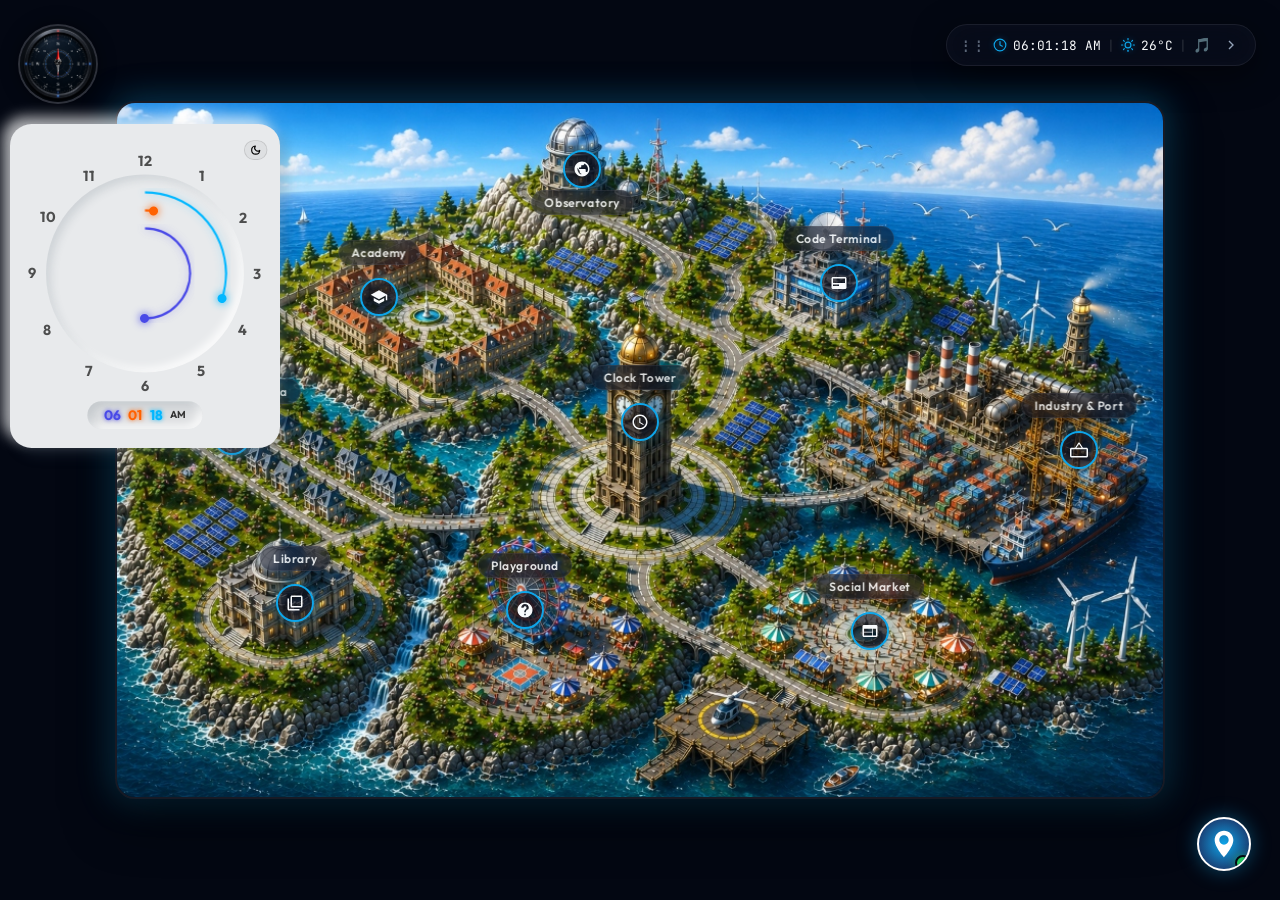
==== commit 433de1e5: "Add cache-busting v=2.2.0 to mayor.js to enforce client knowledge engine on GitHub Pages" ====
--- a/index.html
+++ b/index.html
@@ -528,7 +528,7 @@
 
   </div>
 
-  <script src="mayor.js"></script>
+  <script src="mayor.js?v=2.2.0"></script>
   <script src="app.js?v=2.2.0"></script>
   <script src="toolbox.js?v=2.2.0"></script>
 </body>
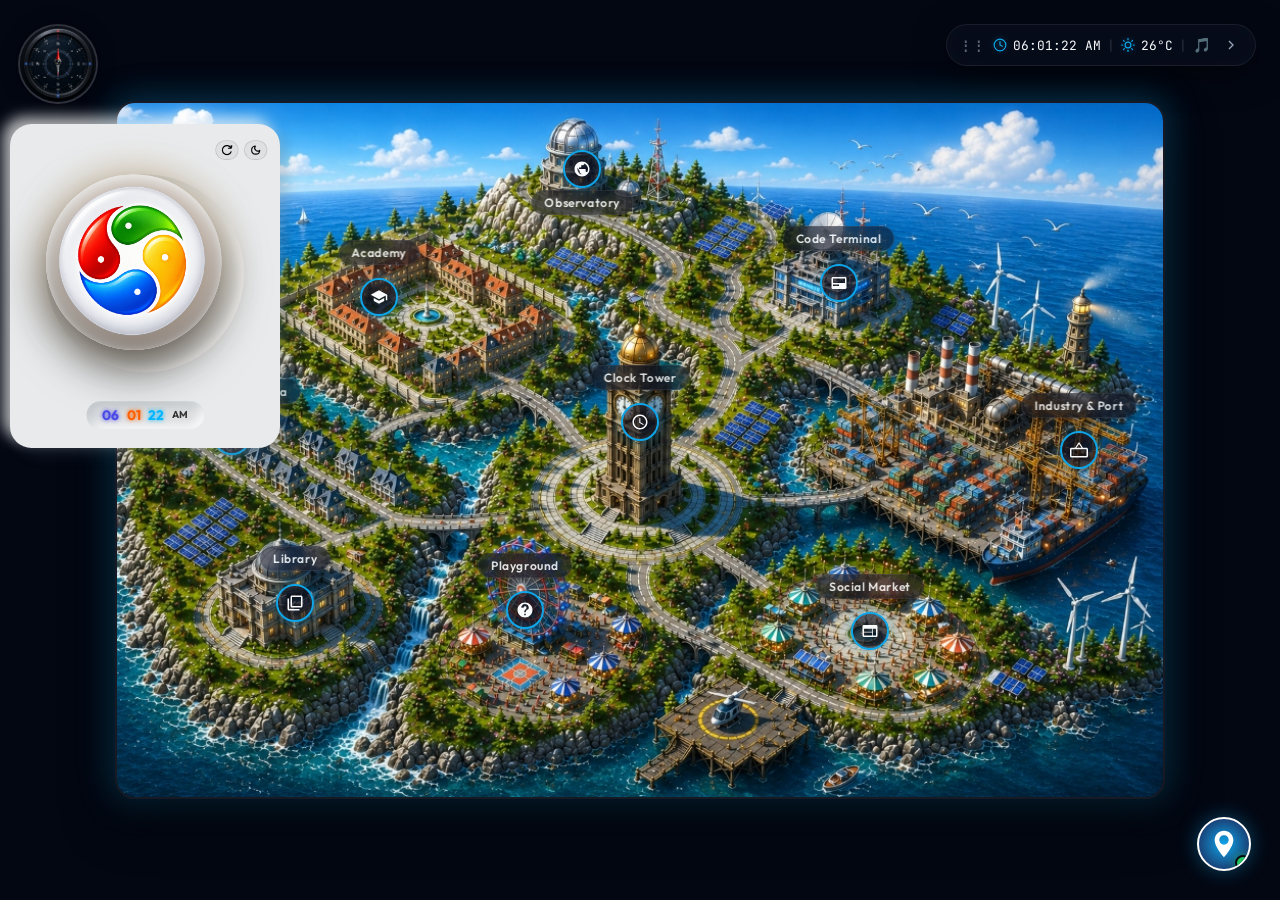
==== commit f9fca9be: "Add spinning 4-color swirl emblem clock centerpiece to Chronos Clock Tower and main island map" ====
--- a/index.html
+++ b/index.html
@@ -195,11 +195,65 @@
       <div class="compass-pointer" id="compassPointer"></div>
     </div>
 
-    <!-- Neumorphic Analog Clock -->
+    <!-- Neumorphic & Swirl Emblem Clock -->
     <div class="mini-clock-box-wrapper" id="miniClockWrapper">
-      <section class="mini-clock-section">
+      <section class="mini-clock-section clock-style-swirl">
+        <!-- SVG Definitions for Glossy 3D Swirl Emblem -->
+        <svg style="display: none;">
+          <defs>
+            <filter id="swirlBladeShadow" x="-20%" y="-20%" width="140%" height="140%">
+              <feDropShadow dx="0" dy="5" stdDeviation="5" flood-color="#000000" flood-opacity="0.4"/>
+            </filter>
+            <linearGradient id="glossHighlight" x1="0%" y1="0%" x2="0%" y2="100%">
+              <stop offset="0%" stop-color="#ffffff" stop-opacity="0.75"/>
+              <stop offset="45%" stop-color="#ffffff" stop-opacity="0.2"/>
+              <stop offset="100%" stop-color="#ffffff" stop-opacity="0"/>
+            </linearGradient>
+            <radialGradient id="swirlRedGrad" cx="35%" cy="30%" r="70%">
+              <stop offset="0%" stop-color="#ff3b30"/>
+              <stop offset="45%" stop-color="#e00000"/>
+              <stop offset="85%" stop-color="#a60000"/>
+              <stop offset="100%" stop-color="#6e0000"/>
+            </radialGradient>
+            <radialGradient id="swirlGreenGrad" cx="35%" cy="30%" r="70%">
+              <stop offset="0%" stop-color="#28cd41"/>
+              <stop offset="45%" stop-color="#00a313"/>
+              <stop offset="85%" stop-color="#00750c"/>
+              <stop offset="100%" stop-color="#004d07"/>
+            </radialGradient>
+            <radialGradient id="swirlYellowGrad" cx="35%" cy="30%" r="70%">
+              <stop offset="0%" stop-color="#ffcc00"/>
+              <stop offset="45%" stop-color="#ff9500"/>
+              <stop offset="85%" stop-color="#e67e00"/>
+              <stop offset="100%" stop-color="#b35900"/>
+            </radialGradient>
+            <radialGradient id="swirlBlueGrad" cx="35%" cy="30%" r="70%">
+              <stop offset="0%" stop-color="#007aff"/>
+              <stop offset="45%" stop-color="#0056d6"/>
+              <stop offset="85%" stop-color="#003db3"/>
+              <stop offset="100%" stop-color="#002880"/>
+            </radialGradient>
+            <g id="masterSwirlBlade">
+              <path d="M 200 200
+                       C 188 152, 148 108, 108 112
+                       C 60 116, 58 178, 114 198
+                       C 152 212, 186 206, 200 200 Z"
+                    filter="url(#swirlBladeShadow)"/>
+              <path d="M 194 196
+                       C 183 154, 146 114, 112 116
+                       C 80 118, 72 150, 105 165
+                       C 142 178, 180 188, 194 196 Z"
+                    fill="url(#glossHighlight)"/>
+              <circle cx="108" cy="154" r="7.5" fill="#ffffff" filter="drop-shadow(0 1px 3px rgba(0,0,0,0.35))"/>
+            </g>
+          </defs>
+        </svg>
+
         <!-- Action buttons row -->
-        <div class="clock-action-row" style="display: flex; justify-content: flex-end; align-items: center; width: 100%; margin-bottom: 6px; padding-right: 4px;">
+        <div class="clock-action-row" style="display: flex; justify-content: flex-end; align-items: center; width: 100%; margin-bottom: 6px; padding-right: 4px; gap: 6px;">
+          <button class="clock-action-btn style-toggle" onclick="toggleClockStyle(event)" title="Toggle 4-Color Swirl Emblem / Ring Mode">
+            <svg viewBox="0 0 24 24" style="width: 12px; height: 12px; fill: none; stroke: currentColor; stroke-width: 2.5; stroke-linecap: round; stroke-linejoin: round;"><path d="M21.5 2v6h-6M21.34 15.57a10 10 0 1 1-.57-8.38l5.67-5.67"></path></svg>
+          </button>
           <button class="clock-action-btn theme-toggle" onclick="toggleClockTheme(event)" title="Toggle Day/Night Theme">
             <svg class="sun-icon" viewBox="0 0 24 24" style="width: 12px; height: 12px; fill: none; stroke: currentColor; stroke-width: 2.5; stroke-linecap: round; stroke-linejoin: round;"><circle cx="12" cy="12" r="5"></circle><line x1="12" y1="1" x2="12" y2="3"></line><line x1="12" y1="21" x2="12" y2="23"></line><line x1="4.22" y1="4.22" x2="5.64" y2="5.64"></line><line x1="18.36" y1="18.36" x2="19.78" y2="19.78"></line><line x1="1" y1="12" x2="3" y2="12"></line><line x1="21" y1="12" x2="23" y2="12"></line><line x1="4.22" y1="19.78" x2="5.64" y2="18.36"></line><line x1="18.36" y1="5.64" x2="19.78" y2="4.22"></line></svg>
             <svg class="moon-icon" viewBox="0 0 24 24" style="width: 12px; height: 12px; fill: none; stroke: currentColor; stroke-width: 2.5; stroke-linecap: round; stroke-linejoin: round;"><path d="M21 12.79A9 9 0 1 1 11.21 3 7 7 0 0 0 21 12.79z"></path></svg>
@@ -207,6 +261,17 @@
         </div>
 
         <div id="time">
+            <!-- 4-Color Swirl Rotor View -->
+            <div class="mini-swirl-clock-view">
+              <div class="dish-housing" style="width: 195px; height: 195px;">
+                <div class="warm-backlight-halo" style="width: 140px; height: 140px;"></div>
+                <div class="swirl-rotor-container">
+                  <img src="images/spin.png" alt="Chronos Swirl Emblem" style="width:100%; height:100%; object-fit:contain; border-radius:50%; filter:drop-shadow(0 6px 18px rgba(0,0,0,0.45)); display:block; user-select:none; pointer-events:none;">
+                </div>
+              </div>
+            </div>
+
+            <!-- Neumorphic Ring View -->
             <div class="circle circle_s" style="width: 190px; height: 190px;">
                 <div class="dots sec_dot"></div>
                 <svg width="190" height="190">
--- a/styles.css
+++ b/styles.css
@@ -1773,4 +1773,107 @@
   align-items: center;
   color: var(--clock-text);
   transition: color 0.5s ease;
+}
+
+/* ----------------------------------------------------
+   Illuminated 4-Blade Spinning Swirl Clock Mechanism
+   ---------------------------------------------------- */
+.clock-swirl-wrapper {
+  position: relative;
+  width: 260px;
+  height: 260px;
+  margin: 0 auto;
+  user-select: none;
+}
+
+.dish-housing {
+  position: absolute;
+  inset: 0;
+  border-radius: 50%;
+  background: radial-gradient(circle at 40% 35%, #f8f5f0 0%, #ebe3db 55%, #d4c7bc 85%, #bcaea2 100%);
+  box-shadow: 
+    0 20px 50px rgba(0, 0, 0, 0.65),
+    0 0 45px rgba(255, 175, 55, 0.3),
+    inset 0 4px 14px rgba(255, 255, 255, 0.95),
+    inset 0 -10px 25px rgba(0, 0, 0, 0.35);
+  display: flex;
+  justify-content: center;
+  align-items: center;
+  overflow: hidden;
+  cursor: pointer;
+  transition: transform 0.3s cubic-bezier(0.175, 0.885, 0.32, 1.275), box-shadow 0.3s ease;
+}
+
+.dish-housing:hover {
+  transform: scale(1.03);
+  box-shadow: 
+    0 25px 60px rgba(0, 0, 0, 0.75),
+    0 0 55px rgba(255, 185, 65, 0.45),
+    inset 0 4px 16px rgba(255, 255, 255, 0.95),
+    inset 0 -10px 25px rgba(0, 0, 0, 0.4);
+}
+
+.dish-housing:active {
+  transform: scale(0.97);
+}
+
+.warm-backlight-halo {
+  position: absolute;
+  width: 190px;
+  height: 190px;
+  border-radius: 50%;
+  background: radial-gradient(circle, rgba(255, 185, 65, 0.95) 0%, rgba(255, 140, 30, 0.6) 45%, rgba(255, 90, 10, 0.18) 70%, transparent 85%);
+  filter: blur(14px);
+  z-index: 1;
+  pointer-events: none;
+  transition: transform 0.4s ease, opacity 0.4s ease;
+}
+
+.swirl-rotor-container {
+  position: absolute;
+  inset: 0;
+  z-index: 2;
+  animation: spinSwirlRotor 10s linear infinite;
+  transform-origin: center center;
+}
+
+@keyframes spinSwirlRotor {
+  from { transform: rotate(0deg); }
+  to { transform: rotate(360deg); }
+}
+
+@keyframes spinSwirlReverse {
+  from { transform: rotate(360deg); }
+  to { transform: rotate(0deg); }
+}
+
+.dish-housing.pulsing .warm-backlight-halo {
+  animation: pulseGlow 0.6s ease-out;
+}
+
+@keyframes pulseGlow {
+  0% { transform: scale(1); opacity: 0.8; }
+  50% { transform: scale(1.4); opacity: 1; filter: blur(22px); }
+  100% { transform: scale(1); opacity: 0.8; }
+}
+
+/* Mini Clock Swirl View Toggle Styling */
+.mini-swirl-clock-view {
+  display: none;
+  position: absolute;
+  inset: 0;
+  justify-content: center;
+  align-items: center;
+  z-index: 20;
+}
+
+.mini-clock-section.clock-style-swirl .mini-swirl-clock-view {
+  display: flex;
+}
+
+.mini-clock-section.clock-style-swirl .circle,
+.mini-clock-section.clock-style-swirl .mini-clk {
+  opacity: 0;
+  pointer-events: none;
+  transition: opacity 0.3s ease;
 }
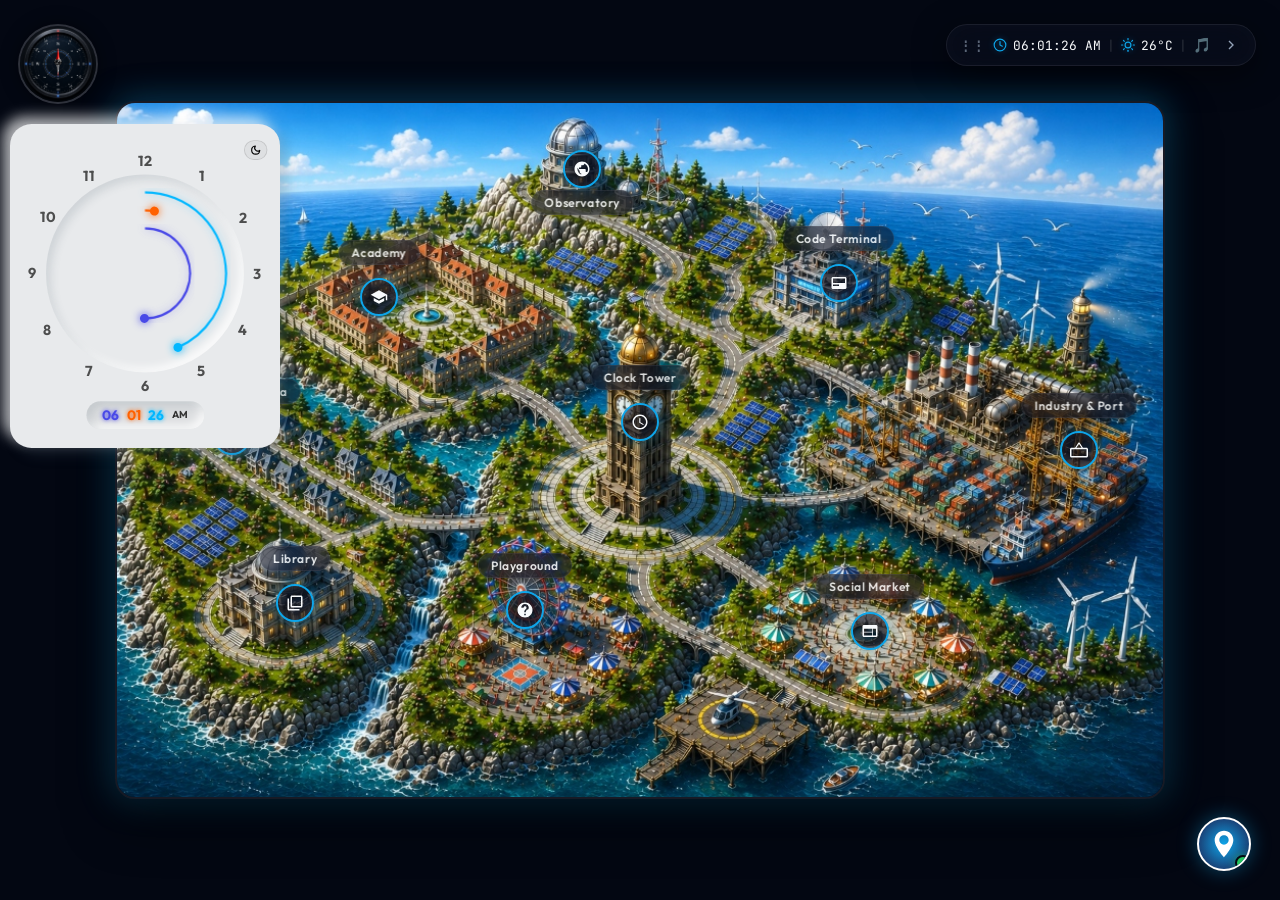
==== commit fc439f29: "Restore original map clock on index.html; keep swirl clock engine in Clock Tower only" ====
--- a/index.html
+++ b/index.html
@@ -195,65 +195,11 @@
       <div class="compass-pointer" id="compassPointer"></div>
     </div>
 
-    <!-- Neumorphic & Swirl Emblem Clock -->
+    <!-- Neumorphic Analog Clock -->
     <div class="mini-clock-box-wrapper" id="miniClockWrapper">
-      <section class="mini-clock-section clock-style-swirl">
-        <!-- SVG Definitions for Glossy 3D Swirl Emblem -->
-        <svg style="display: none;">
-          <defs>
-            <filter id="swirlBladeShadow" x="-20%" y="-20%" width="140%" height="140%">
-              <feDropShadow dx="0" dy="5" stdDeviation="5" flood-color="#000000" flood-opacity="0.4"/>
-            </filter>
-            <linearGradient id="glossHighlight" x1="0%" y1="0%" x2="0%" y2="100%">
-              <stop offset="0%" stop-color="#ffffff" stop-opacity="0.75"/>
-              <stop offset="45%" stop-color="#ffffff" stop-opacity="0.2"/>
-              <stop offset="100%" stop-color="#ffffff" stop-opacity="0"/>
-            </linearGradient>
-            <radialGradient id="swirlRedGrad" cx="35%" cy="30%" r="70%">
-              <stop offset="0%" stop-color="#ff3b30"/>
-              <stop offset="45%" stop-color="#e00000"/>
-              <stop offset="85%" stop-color="#a60000"/>
-              <stop offset="100%" stop-color="#6e0000"/>
-            </radialGradient>
-            <radialGradient id="swirlGreenGrad" cx="35%" cy="30%" r="70%">
-              <stop offset="0%" stop-color="#28cd41"/>
-              <stop offset="45%" stop-color="#00a313"/>
-              <stop offset="85%" stop-color="#00750c"/>
-              <stop offset="100%" stop-color="#004d07"/>
-            </radialGradient>
-            <radialGradient id="swirlYellowGrad" cx="35%" cy="30%" r="70%">
-              <stop offset="0%" stop-color="#ffcc00"/>
-              <stop offset="45%" stop-color="#ff9500"/>
-              <stop offset="85%" stop-color="#e67e00"/>
-              <stop offset="100%" stop-color="#b35900"/>
-            </radialGradient>
-            <radialGradient id="swirlBlueGrad" cx="35%" cy="30%" r="70%">
-              <stop offset="0%" stop-color="#007aff"/>
-              <stop offset="45%" stop-color="#0056d6"/>
-              <stop offset="85%" stop-color="#003db3"/>
-              <stop offset="100%" stop-color="#002880"/>
-            </radialGradient>
-            <g id="masterSwirlBlade">
-              <path d="M 200 200
-                       C 188 152, 148 108, 108 112
-                       C 60 116, 58 178, 114 198
-                       C 152 212, 186 206, 200 200 Z"
-                    filter="url(#swirlBladeShadow)"/>
-              <path d="M 194 196
-                       C 183 154, 146 114, 112 116
-                       C 80 118, 72 150, 105 165
-                       C 142 178, 180 188, 194 196 Z"
-                    fill="url(#glossHighlight)"/>
-              <circle cx="108" cy="154" r="7.5" fill="#ffffff" filter="drop-shadow(0 1px 3px rgba(0,0,0,0.35))"/>
-            </g>
-          </defs>
-        </svg>
-
+      <section class="mini-clock-section">
         <!-- Action buttons row -->
-        <div class="clock-action-row" style="display: flex; justify-content: flex-end; align-items: center; width: 100%; margin-bottom: 6px; padding-right: 4px; gap: 6px;">
-          <button class="clock-action-btn style-toggle" onclick="toggleClockStyle(event)" title="Toggle 4-Color Swirl Emblem / Ring Mode">
-            <svg viewBox="0 0 24 24" style="width: 12px; height: 12px; fill: none; stroke: currentColor; stroke-width: 2.5; stroke-linecap: round; stroke-linejoin: round;"><path d="M21.5 2v6h-6M21.34 15.57a10 10 0 1 1-.57-8.38l5.67-5.67"></path></svg>
-          </button>
+        <div class="clock-action-row" style="display: flex; justify-content: flex-end; align-items: center; width: 100%; margin-bottom: 6px; padding-right: 4px;">
           <button class="clock-action-btn theme-toggle" onclick="toggleClockTheme(event)" title="Toggle Day/Night Theme">
             <svg class="sun-icon" viewBox="0 0 24 24" style="width: 12px; height: 12px; fill: none; stroke: currentColor; stroke-width: 2.5; stroke-linecap: round; stroke-linejoin: round;"><circle cx="12" cy="12" r="5"></circle><line x1="12" y1="1" x2="12" y2="3"></line><line x1="12" y1="21" x2="12" y2="23"></line><line x1="4.22" y1="4.22" x2="5.64" y2="5.64"></line><line x1="18.36" y1="18.36" x2="19.78" y2="19.78"></line><line x1="1" y1="12" x2="3" y2="12"></line><line x1="21" y1="12" x2="23" y2="12"></line><line x1="4.22" y1="19.78" x2="5.64" y2="18.36"></line><line x1="18.36" y1="5.64" x2="19.78" y2="4.22"></line></svg>
             <svg class="moon-icon" viewBox="0 0 24 24" style="width: 12px; height: 12px; fill: none; stroke: currentColor; stroke-width: 2.5; stroke-linecap: round; stroke-linejoin: round;"><path d="M21 12.79A9 9 0 1 1 11.21 3 7 7 0 0 0 21 12.79z"></path></svg>
@@ -261,16 +207,6 @@
         </div>
 
         <div id="time">
-            <!-- 4-Color Swirl Rotor View -->
-            <div class="mini-swirl-clock-view">
-              <div class="dish-housing" style="width: 195px; height: 195px;">
-                <div class="warm-backlight-halo" style="width: 140px; height: 140px;"></div>
-                <div class="swirl-rotor-container">
-                  <img src="images/spin.png" alt="Chronos Swirl Emblem" style="width:100%; height:100%; object-fit:contain; border-radius:50%; filter:drop-shadow(0 6px 18px rgba(0,0,0,0.45)); display:block; user-select:none; pointer-events:none;">
-                </div>
-              </div>
-            </div>
-
             <!-- Neumorphic Ring View -->
             <div class="circle circle_s" style="width: 190px; height: 190px;">
                 <div class="dots sec_dot"></div>
--- a/styles.css
+++ b/styles.css
@@ -1855,25 +1855,4 @@
   0% { transform: scale(1); opacity: 0.8; }
   50% { transform: scale(1.4); opacity: 1; filter: blur(22px); }
   100% { transform: scale(1); opacity: 0.8; }
-}
-
-/* Mini Clock Swirl View Toggle Styling */
-.mini-swirl-clock-view {
-  display: none;
-  position: absolute;
-  inset: 0;
-  justify-content: center;
-  align-items: center;
-  z-index: 20;
-}
-
-.mini-clock-section.clock-style-swirl .mini-swirl-clock-view {
-  display: flex;
-}
-
-.mini-clock-section.clock-style-swirl .circle,
-.mini-clock-section.clock-style-swirl .mini-clk {
-  opacity: 0;
-  pointer-events: none;
-  transition: opacity 0.3s ease;
 }
